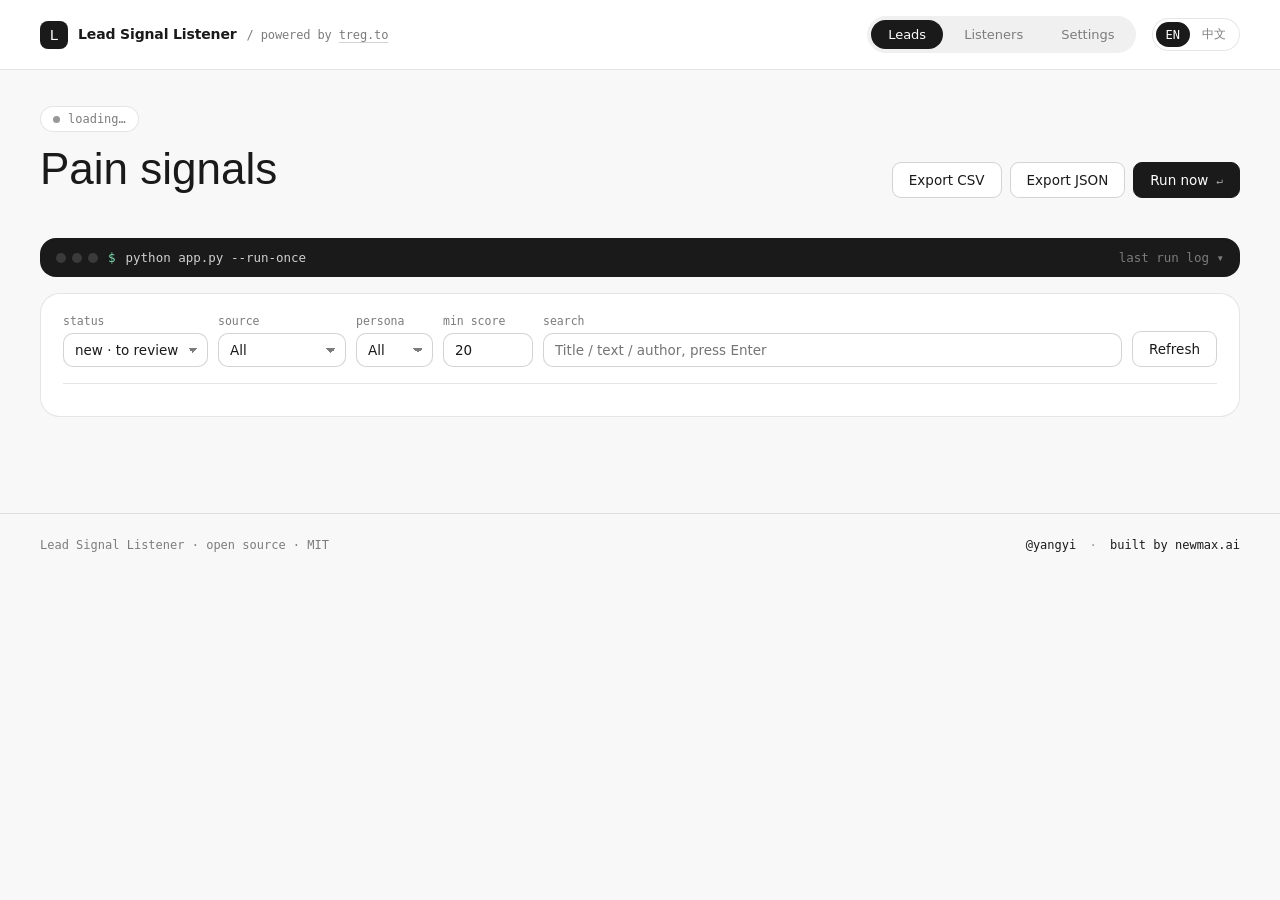
==== listener/static/index.html @ 9203eeca "Make the Leads page describe the user's own focus, not a hardcoded audience - New "focus" setting ("" ====
<!doctype html>
<html lang="zh-CN">
<head>
<meta charset="utf-8">
<meta name="viewport" content="width=device-width, initial-scale=1">
<title>Lead Signal Listener</title>
<link rel="stylesheet" href="/fonts.css">
<style>
  /* Visual language follows treg.to: neutral canvas, hairline borders, ink buttons, mono metadata. */
  :root {
    --bg:#f8f8f8; --surface:#fff; --panel:#f8f8f8; --panel2:#f0f0f0;
    --ink:#1a1a1a; --muted:#7c7c7c; --muted2:#989898;
    --line:rgba(0,0,0,.1); --line2:rgba(37,37,34,.2);
    --mint:#7fdcae; --mint-soft:#e3f8ec; --green:#118453; --amber:#ba6603; --amber-soft:#fbf0e3; --red:#c0362f; --teal:#1a7da6;
    --shadow-sm:0 2px 2px #00000008; --shadow-lg:0 4px 18px #00000009, 0 1px 2px #0000000a;
    --r:20px; --rb:12px;
    --ease:cubic-bezier(.2,.72,.25,1);
    --display:"Geist Pixel", "Inter", "PingFang SC", "Microsoft YaHei", sans-serif;
    --sans:"Inter", "Segoe UI", "PingFang SC", "Microsoft YaHei", system-ui, sans-serif;
    --mono:"DM Mono", ui-monospace, "SF Mono", Menlo, Consolas, monospace;
  }
  * { box-sizing:border-box; }
  html { -webkit-font-smoothing:antialiased; }
  body { margin:0; font:14px/1.55 var(--sans); background:var(--bg); color:var(--ink); }
  a { color:var(--ink); text-decoration:underline; text-decoration-color:var(--line2); text-underline-offset:3px; }
  a:hover { text-decoration-color:var(--ink); }
  code { font-family:var(--mono); font-size:12.5px; background:var(--panel2); padding:1px 6px; border-radius:6px; }

  /* nav */
  .nav { position:sticky; top:0; z-index:40; display:flex; align-items:center; gap:16px; padding:16px 40px;
         background:#ffffffeb; backdrop-filter:saturate(1.4) blur(10px); -webkit-backdrop-filter:saturate(1.4) blur(10px); border-bottom:1px solid var(--line); }
  .brand { display:flex; align-items:center; gap:10px; font-weight:600; letter-spacing:-.01em; }
  .glyph { width:28px; height:28px; border-radius:8px; background:var(--ink); color:#fff; display:grid; place-items:center; font:15px var(--display); }
  .brand small { font:12px var(--mono); color:var(--muted); font-weight:400; }
  .brand small a { color:inherit; text-decoration:underline; text-decoration-color:var(--line2); }
  .brand small a:hover { color:var(--ink); text-decoration-color:var(--ink); }
  .seg { margin-left:auto; display:flex; gap:4px; padding:4px; background:var(--panel2); border-radius:99px; }
  .seg button { border:1px solid transparent; background:transparent; color:var(--muted); padding:6px 16px; border-radius:99px; font:500 13px var(--sans); cursor:pointer; transition:all .2s var(--ease); }
  .seg button:hover { color:var(--ink); }
  .seg button[aria-pressed=true] { background:var(--ink); color:#fff; }

  main { padding:36px 40px 80px; max-width:1360px; margin:0 auto; }

  /* hero */
  .kicker { display:inline-flex; align-items:center; gap:8px; border:1px solid var(--line); background:var(--surface); color:var(--muted);
            padding:5px 12px; border-radius:99px; font:12px var(--mono); }
  .dot { width:7px; height:7px; border-radius:50%; background:var(--muted2); }
  .dot.live { background:var(--green); box-shadow:0 0 0 3px #11845322; }
  .hero { display:flex; align-items:flex-end; gap:24px; flex-wrap:wrap; margin-bottom:24px; }
  .hero h1 { font:400 44px/1.05 var(--display); letter-spacing:0; margin:14px 0 6px; }
  .hero p { margin:0; color:var(--muted); max-width:560px; }
  .hero .actions { margin-left:auto; display:flex; gap:8px; align-items:center; flex-wrap:wrap; }

  /* buttons */
  .btn { display:inline-flex; align-items:center; gap:8px; border:1px solid var(--ink); background:var(--ink); color:#fff; padding:9px 16px;
         border-radius:9px; font:500 13.5px var(--sans); cursor:pointer; text-decoration:none; transition:all .2s var(--ease); white-space:nowrap; }
  .btn:hover { background:#333; border-color:#333; }
  .btn:disabled { opacity:.45; cursor:not-allowed; }
  .btn.ghost { background:var(--surface); color:var(--ink); border-color:var(--line2); }
  .btn.ghost:hover { border-color:var(--ink); background:var(--surface); }
  .btn .k { font:11px var(--mono); opacity:.6; }

  /* stats */
  .stats { display:grid; grid-template-columns:repeat(auto-fit, minmax(150px, 1fr)); gap:12px; margin-bottom:16px; }
  .stat { background:var(--surface); border:1px solid var(--line); border-radius:16px; padding:16px 18px; }
  .stat b { display:block; font:400 30px/1.1 var(--display); }
  .stat span { font:12px var(--mono); color:var(--muted); text-transform:lowercase; }
  .stat.accent { background:var(--ink); color:#fff; border-color:var(--ink); }
  .stat.accent span { color:#b5b5b5; }

  /* cards */
  .card { background:var(--surface); border:1px solid var(--line); border-radius:var(--r); padding:20px 22px; margin-bottom:16px; }
  .card h2 { font:600 15px var(--sans); margin:0 0 4px; letter-spacing:-.01em; }
  .card .desc { color:var(--muted); font-size:13px; margin:0 0 16px; }
  .eyebrow-link { display:inline-block; text-decoration:none; }
  .eyebrow-link:hover { color:var(--ink); }
  .eyebrow { font:12px var(--mono); color:var(--muted); text-transform:uppercase; letter-spacing:.04em; margin-bottom:8px; }

  /* terminal log */
  .term { background:var(--ink); border-radius:16px; overflow:hidden; margin-bottom:16px; }
  .term summary { list-style:none; cursor:pointer; display:flex; align-items:center; gap:10px; padding:12px 16px; color:#d0d0d0; font:12.5px var(--mono); }
  .term summary::-webkit-details-marker { display:none; }
  .term summary .lights { display:flex; gap:6px; }
  .term summary .lights i { width:10px; height:10px; border-radius:50%; background:#3a3a3a; }
  .term summary .prompt { color:var(--mint); }
  .term summary .chev { margin-left:auto; color:#7c7c7c; }
  .term pre { margin:0; padding:4px 16px 16px; max-height:320px; overflow:auto; font:12.5px/1.7 var(--mono); color:#e8e8e8; white-space:pre-wrap; }
  .term pre .ok { color:var(--mint); } .term pre .err { color:#ff8f86; } .term pre .skip { color:#7c7c7c; } .term pre .done { color:#fff; font-weight:500; }

  /* filters */
  .filters { display:flex; gap:10px; flex-wrap:wrap; align-items:flex-end; padding-bottom:16px; border-bottom:1px solid var(--line); margin-bottom:4px; }
  label { display:block; font:11.5px var(--mono); color:var(--muted); margin-bottom:5px; }
  input[type=text], input[type=password], input[type=number], select, textarea {
    border:1px solid var(--line2); border-radius:10px; padding:8px 11px; font:13.5px var(--sans); background:var(--surface); color:var(--ink);
    transition:box-shadow .15s var(--ease), border-color .15s var(--ease); }
  input:focus, select:focus, textarea:focus { outline:none; border-color:var(--ink); box-shadow:0 0 0 2px var(--bg), 0 0 0 3.5px var(--ink); }
  textarea { width:100%; min-height:120px; font:12.5px/1.6 var(--mono); resize:vertical; }
  select { appearance:none; padding-right:28px; background-image:linear-gradient(45deg, transparent 50%, var(--muted) 50%), linear-gradient(135deg, var(--muted) 50%, transparent 50%);
           background-position:calc(100% - 14px) 52%, calc(100% - 9px) 52%; background-size:5px 5px; background-repeat:no-repeat; }

  /* lead list */
  .lead { display:grid; grid-template-columns:64px 1fr 210px; gap:18px; padding:18px 4px; border-bottom:1px solid var(--line); transition:background .15s var(--ease); }
  .lead:hover { background:#fcfcfb; }
  .lead:last-child { border-bottom:0; }
  .score { font:400 26px/1 var(--display); text-align:center; padding:10px 0 8px; border-radius:12px; background:var(--panel2); color:var(--muted); }
  .score.high { background:var(--mint-soft); color:#0d6b40; }
  .score.mid { background:var(--amber-soft); color:var(--amber); }
  .score small { display:block; font:10.5px var(--mono); margin-top:6px; opacity:.85; }
  .meta { display:flex; gap:6px; flex-wrap:wrap; align-items:center; margin-bottom:6px; font:12px var(--mono); color:var(--muted); }
  .pill { display:inline-flex; align-items:center; gap:5px; font:11.5px var(--mono); padding:2px 9px; border-radius:99px; border:1px solid var(--line); background:var(--surface); color:var(--ink); }
  .pill.src::before { content:""; width:6px; height:6px; border-radius:50%; background:var(--c, var(--muted2)); }
  .pill.src-reddit { --c:#ff4500; } .pill.src-x { --c:#1a1a1a; } .pill.src-hn { --c:#ff6600; }
  .pill.src-linkedin, .pill.src-linkedin_jobs { --c:#0a66c2; } .pill.src-funding { --c:var(--green); }
  .pill.match { background:var(--panel); border-color:transparent; color:var(--muted); }
  .lead h3 { margin:0 0 4px; font:600 14.5px/1.4 var(--sans); letter-spacing:-.005em; }
  .lead h3 a { text-decoration:none; } .lead h3 a:hover { text-decoration:underline; }
  .snippet { color:#3d3d3d; max-height:4.7em; overflow:hidden; cursor:pointer; position:relative; }
  .snippet.open { max-height:none; }
  .foot { margin-top:8px; display:flex; gap:6px; flex-wrap:wrap; align-items:center; font:12px var(--mono); color:var(--muted); }
  .foot a { font:12px var(--mono); }
  .side { display:flex; flex-direction:column; gap:8px; }
  .side .who { font-weight:500; overflow:hidden; text-overflow:ellipsis; white-space:nowrap; }
  .side select, .side input { width:100%; font-size:12.5px; padding:6px 10px; }
  .side select { padding-right:26px; }
  .empty { text-align:center; padding:56px 20px; color:var(--muted); }
  .empty b { display:block; font:400 22px var(--display); color:var(--ink); margin-bottom:6px; }
  .count { font:12px var(--mono); color:var(--muted); margin-top:12px; }

  /* sources */
  .grid { display:grid; grid-template-columns:repeat(auto-fill, minmax(330px, 1fr)); gap:14px; }
  .pcard { border:1px solid var(--line); border-radius:var(--r); background:var(--surface); overflow:hidden; transition:all .2s var(--ease); }
  .pcard:hover { border-color:var(--line2); box-shadow:var(--shadow-lg); }
  .pcard .ph { display:flex; align-items:center; gap:10px; padding:12px 16px; background:var(--panel); border-bottom:1px solid var(--line); }
  .pcard .ph b { font-weight:600; }
  .pcard .ph .price { margin-left:auto; font:11.5px var(--mono); color:var(--muted); text-align:right; }
  .pcard .pt { padding:14px 16px; }
  .pcard textarea { min-height:112px; }
  .switch { position:relative; width:34px; height:20px; flex:none; }
  .switch input { opacity:0; width:0; height:0; }
  .switch span { position:absolute; inset:0; background:var(--line2); border-radius:99px; cursor:pointer; transition:background .2s var(--ease); }
  .switch span::after { content:""; position:absolute; left:3px; top:3px; width:14px; height:14px; border-radius:50%; background:#fff; box-shadow:var(--shadow-sm); transition:transform .2s var(--ease); }
  .switch input:checked + span { background:var(--ink); }
  .switch input:checked + span::after { transform:translateX(14px); }

  /* settings */
  .fields { display:grid; grid-template-columns:repeat(auto-fill, minmax(200px, 1fr)); gap:14px; }
  .fields input { width:100%; }
  .tokenrow { display:flex; gap:8px; flex-wrap:wrap; align-items:center; }
  .tokenrow input { flex:1; min-width:280px; font-family:var(--mono); }
  .row { display:flex; gap:10px; align-items:center; flex-wrap:wrap; margin-top:16px; }
  .msg { font:12.5px var(--mono); }
  .msg.ok { color:var(--green); } .msg.bad { color:var(--red); }
  .note { font:12px var(--mono); color:var(--muted); margin-top:12px; }
  .state { display:inline-flex; align-items:center; gap:8px; margin-top:12px; font:12px var(--mono); color:var(--muted); }

  .lang { display:flex; gap:2px; padding:3px; border:1px solid var(--line); border-radius:99px; background:var(--surface); }
  .lang button { border:0; background:transparent; color:var(--muted); padding:4px 10px; border-radius:99px; font:500 12px var(--mono); cursor:pointer; transition:all .2s var(--ease); }
  .lang button[aria-pressed=true] { background:var(--ink); color:#fff; }

  .catlist { margin-top:10px; display:flex; flex-direction:column; gap:6px; max-height:260px; overflow:auto; }
  .catitem { border:1px solid var(--line); border-radius:10px; padding:8px 10px; cursor:pointer; transition:border-color .15s var(--ease); }
  .catitem:hover { border-color:var(--ink); }
  .catitem code { background:transparent; padding:0; font-size:12px; }
  .catitem div { font-size:12px; color:var(--muted); }

  .foot-bar { max-width:1360px; margin:0 auto; padding:24px 40px 40px; display:flex; justify-content:space-between; gap:12px; flex-wrap:wrap;
              border-top:1px solid var(--line); font:12px var(--mono); color:var(--muted); }
  .foot-bar a { color:var(--ink); text-decoration:none; }
  .foot-bar a:hover { text-decoration:underline; }
  .foot-bar .sep { margin:0 6px; color:var(--muted2); }

  .hidden { display:none !important; }
  @media (max-width: 820px) {
    .nav, main { padding-left:18px; padding-right:18px; }
    .nav { flex-wrap:wrap; }
    .lead { grid-template-columns:52px 1fr; } .side { grid-column:1 / -1; flex-direction:row; flex-wrap:wrap; }
    .hero h1 { font-size:34px; }
  }
</style>
</head>
<body>
<nav class="nav">
  <div class="brand"><span class="glyph">L</span>Lead Signal Listener <small>/ powered by <a href="https://treg.to" target="_blank" rel="noopener">treg.to</a></small></div>
  <div class="seg" role="tablist">
    <button data-tab="leads" aria-pressed="true" data-i18n="tab_leads"></button>
    <button data-tab="sources" aria-pressed="false" data-i18n="tab_sources"></button>
    <button data-tab="settings" aria-pressed="false" data-i18n="tab_settings"></button>
  </div>
  <div class="lang" aria-label="Language">
    <button data-lang="en">EN</button>
    <button data-lang="zh">中文</button>
  </div>
</nav>

<main>
  <!-- LEADS -->
  <section id="tab-leads">
    <div class="hero">
      <div>
        <span class="kicker"><span class="dot" id="liveDot"></span><span id="kickerText">loading…</span></span>
        <h1 data-i18n="h_leads"></h1>
        <p id="leadsIntro"></p>
      </div>
      <div class="actions">
        <a class="btn ghost" id="exportCsv" href="#" data-i18n="export_csv"></a>
        <a class="btn ghost" id="exportJson" href="#" data-i18n="export_json"></a>
        <button class="btn" id="runBtn"><span data-i18n="run_now"></span> <span class="k">↵</span></button>
      </div>
    </div>

    <div class="stats" id="stats"></div>

    <details class="term" id="termBox">
      <summary><span class="lights"><i></i><i></i><i></i></span><span class="prompt">$</span><span id="runState">python app.py --run-once</span><span class="chev" data-i18n="last_log"></span></summary>
      <pre id="log"></pre>
    </details>

    <div class="card">
      <div class="filters">
        <div><label data-i18n="lb_status"></label><select id="fStatus">
          <option value="" data-i18n="all"></option>
          <option value="new" selected data-i18n="st_new"></option>
          <option value="qualified" data-i18n="st_qualified"></option>
          <option value="contacted" data-i18n="st_contacted"></option>
          <option value="replied" data-i18n="st_replied"></option>
          <option value="ignored" data-i18n="st_ignored"></option></select></div>
        <div><label data-i18n="lb_source"></label><select id="fSource"><option value="" data-i18n="all"></option><option>reddit</option><option>x</option><option>hn</option><option>linkedin</option><option>linkedin_jobs</option><option>funding</option></select></div>
        <div><label data-i18n="lb_persona"></label><select id="fPersona"><option value="" data-i18n="all"></option><option>saas</option><option>dtc</option><option>other</option></select></div>
        <div><label data-i18n="lb_min"></label><input type="number" id="fMin" value="20" style="width:90px"></div>
        <div style="flex:1;min-width:200px"><label data-i18n="lb_search"></label><input type="text" id="fQ" data-i18n-ph="search_ph" style="width:100%"></div>
        <button class="btn ghost" id="refreshBtn" data-i18n="refresh"></button>
      </div>
      <div id="rows"></div>
      <div class="count" id="countInfo"></div>
    </div>
  </section>

  <!-- SOURCES -->
  <section id="tab-sources" class="hidden">
    <div class="hero">
      <div><span class="kicker" data-i18n="k_sources"></span><h1 data-i18n="h_sources"></h1>
        <p data-i18n="sources_intro"></p></div>
      <div class="actions"><span class="msg" id="srcMsg"></span><button class="btn" id="saveSources" data-i18n="save_config"></button></div>
    </div>
    <div class="card">
      <div class="eyebrow" data-i18n="focus_eb"></div>
      <h2 data-i18n="focus_title"></h2>
      <p class="desc" data-i18n="focus_hint"></p>
      <input type="text" id="focus" data-i18n-ph="focus_ph" style="width:100%" maxlength="300">
    </div>
    <div class="grid" id="srcGrid"></div>

    <div class="grid" style="margin-top:14px">
      <div class="pcard">
        <div class="ph"><label class="switch"><input type="checkbox" id="rssEnabled"><span></span></label><b>RSS / Atom</b><span class="price" data-i18n="free"></span></div>
        <div class="pt">
          <p class="note" style="margin-top:0" data-i18n="rss_desc"></p>
          <label data-i18n="rss_feeds"></label><textarea id="rssFeeds"></textarea>
          <label style="margin-top:12px" data-i18n="rss_keywords"></label><textarea id="rssKeywords" style="min-height:70px"></textarea>
        </div>
      </div>
      <div class="pcard">
        <div class="ph"><b data-i18n="catalog_title"></b><span class="price" data-i18n="endpoints"></span></div>
        <div class="pt">
          <p class="note" style="margin-top:0" data-i18n="catalog_desc"></p>
          <div class="tokenrow"><input type="text" id="catQ" data-i18n-ph="catalog_ph" style="font-family:var(--sans)"><button class="btn ghost" id="catBtn" data-i18n="search"></button></div>
          <div id="catResults" class="catlist"></div>
        </div>
      </div>
    </div>

    <div class="card" style="margin-top:16px">
      <h2 data-i18n="custom_title"></h2>
      <p class="desc" data-i18n-html="custom_desc"></p>
      <textarea id="customSources" style="min-height:300px"></textarea>
      <div class="row"><button class="btn" id="saveCustom" data-i18n="save"></button><span class="msg" id="customMsg"></span></div>
    </div>

    <div class="card">
      <h2 data-i18n="rules_title"></h2>
      <p class="desc" data-i18n="rules_desc"></p>
      <textarea id="rules" style="min-height:280px"></textarea>
      <div class="row"><button class="btn" id="saveRules" data-i18n="save_rules"></button><button class="btn ghost" id="rescore" data-i18n="rescore"></button><span class="msg" id="rulesMsg"></span></div>
    </div>
  </section>

  <!-- SETTINGS -->
  <section id="tab-settings" class="hidden">
    <div class="hero"><div><span class="kicker" data-i18n="k_settings"></span><h1 data-i18n="h_settings"></h1>
      <p data-i18n="settings_intro"></p></div></div>
    <div class="card">
      <a class="eyebrow eyebrow-link" href="https://treg.to" target="_blank" rel="noopener"><span data-i18n="eb_token"></span> ↗</a>
      <h2 data-i18n="token_title"></h2>
      <p class="desc" data-i18n-html="token_desc"></p>
      <div class="tokenrow">
        <input type="password" id="token" placeholder="trg_live_..." autocomplete="off">
        <button class="btn" id="saveToken" data-i18n="save"></button>
        <button class="btn ghost" id="testToken" data-i18n="verify"></button>
        <a class="btn ghost" href="https://treg.to" target="_blank" rel="noopener" data-i18n="get_token"></a>
      </div>
      <div class="state"><span class="dot" id="tokenDot"></span><span id="tokenState"></span><span class="msg" id="tokenMsg"></span></div>
    </div>
    <div class="card">
      <div class="eyebrow" data-i18n="eb_budget"></div>
      <h2 data-i18n="budget_title"></h2>
      <p class="desc" data-i18n-html="budget_desc"></p>
      <div class="fields">
        <div><label data-i18n="f_lookback"></label><input type="number" id="lookback" min="1" max="365"></div>
        <div><label data-i18n="f_percall"></label><input type="number" id="perCall" step="0.01" min="0.001"></div>
        <div><label data-i18n="f_perrun"></label><input type="number" id="perRun" step="0.1" min="0"></div>
        <div><label data-i18n="f_schedule"></label><input type="number" id="schedule" step="1" min="0"></div>
        <div><label data-i18n="f_minkeep"></label><input type="number" id="minKeep" min="0" max="100"></div>
      </div>
      <div class="row"><button class="btn" id="saveSettings" data-i18n="save"></button><span class="msg" id="setMsg"></span></div>
    </div>
  </section>
</main>

<footer class="foot-bar">
  <span>Lead Signal Listener · <span data-i18n="oss"></span></span>
  <span class="credits">
    <a href="https://x.com/yangyi" target="_blank" rel="noopener">@yangyi</a>
    <span class="sep">·</span>
    <a href="https://newmax.ai" target="_blank" rel="noopener">built by newmax.ai</a>
  </span>
</footer>

<script>
const I18N = {
  en: {
    tab_leads: "Leads", tab_sources: "Listeners", tab_settings: "Settings",
    intro_focus: f => `${f} Review and follow up by score.`,
    intro_auto: (src, kws, more) => `Listening on ${src} for ${kws}${more ? ` and ${more} more` : ""}. Review and follow up by score.`,
    intro_src_only: src => `Listening on ${src}. Review and follow up by score.`,
    intro_none: "No listeners enabled yet. Open Listeners to describe who you're looking for and add keywords.",
    list_and: " and ", quote: k => `“${k}”`,
    focus_eb: "focus", focus_title: "Who are you looking for?",
    focus_hint: "One sentence describing the people or companies you want to find. It's shown on the Leads page. Leave it empty to describe your listeners automatically.",
    focus_ph: "e.g. B2B SaaS founders whose organic traffic dropped because of AI search",
    export_csv: "Export CSV", export_json: "Export JSON", run_now: "Run now", last_log: "last run log ▾", no_log: "No runs yet",
    all: "All", st_new: "new · to review", st_qualified: "qualified", st_contacted: "contacted", st_replied: "replied", st_ignored: "ignored",
    search_ph: "Title / text / author, press Enter", refresh: "Refresh",
    sources_intro: "One keyword per line; each keyword makes one API call per run. Prices come from the Treg catalog — actual charges apply.",
    save_config: "Save", rules_title: "Scoring rules",
    rules_desc: "JSON: pain / intent / negative map phrase → weight; persona maps segment → word list. Save, then rescore existing leads.",
    save_rules: "Save rules", rescore: "Rescore all leads",
    settings_intro: "One Treg token unlocks Reddit, X, LinkedIn and more — no need to sign up for each platform's API.",
    token_title: "Treg token",
    token_desc: 'Get one at <a href="https://treg.to" target="_blank" rel="noopener">treg.to</a>. The token is stored only on this machine in <code>data/config.json</code>, or provide it via the <code>TREG_TOKEN</code> environment variable (takes precedence, never written to disk). Team tokens automatically send <code>X-Treg-Org</code>. Hacker News is free and needs no token.',
    save: "Save", verify: "Verify", get_token: "Get a token at treg.to ↗", budget_title: "Runs & budget",
    budget_desc: "Cost is taken from Treg's <code>X-Treg-Cost-Micro</code> header. Re-running the same keyword within an hour is an idempotent replay and is not billed again.",
    f_lookback: "Lookback (days)", f_percall: "Per-call cap (USD)", f_perrun: "Per-run budget (USD)", f_schedule: "Auto-run every (hours, 0 = off)", f_minkeep: "Drop leads scoring below",
    tok_env: "Using TREG_TOKEN environment variable", tok_file: "Saved · ", tok_none: "Not set · only free HN will run",
    kicker: (n, d) => `${n} sources live · ${d}d lookback`,
    keywords: "keywords", location: "location", region: "region", funding_note: "Funding events from US / EU news. No keywords needed.",
    src_linkedin_posts: "LinkedIn posts", src_linkedin_jobs: "LinkedIn hiring signals", src_funding: "Funding signals",
    saved: "Saved", enter_token: "Please enter a token", verifying: "Verifying…", rules_saved: "Rules saved",
    json_err: "Invalid JSON: ", rescored: n => `Rescored ${n} leads`,
    count: n => `${n} signals · sorted by score · max 200`, expand: "Click to expand", note_ph: "Note",
    empty_t: "No signals yet", empty_d: "Add your Treg token in Settings, then click Run now.",
    s_new: "To review", s_total: "Total leads", s_qualified: "Qualified", s_contacted: "Contacted", s_replied: "Replied", s_spent: "Spent (30d)", s_calls: "Treg calls",
    running: "running…", next_run: "next run · ",
    rss_desc: "Free. Google Alerts, subreddit feeds (reddit.com/r/NAME/new/.rss), hnrss.org keyword feeds, blogs, job boards…",
    rss_feeds: "feed urls · one per line", rss_keywords: "keyword filter · optional, match any",
    catalog_desc: "Search Treg's catalog for any listening endpoint (YouTube, TikTok, Google News, reviews…). Click a result to add it as a custom source.",
    catalog_ph: "e.g. youtube search videos", search: "Search", searching: "Searching…", no_results: "No results",
    custom_title: "Custom sources",
    custom_desc: 'Any Treg endpoint as a listener. <code>params</code> go to the query string (GET) or JSON body (POST); <code>{q}</code> is replaced by each query and <code>{days}</code> by the lookback. Optional: <code>fields</code> maps signal fields to response paths (<code>a.b|c</code> = alternatives), <code>items_path</code>, <code>url_template</code> (e.g. <code>https://www.youtube.com/watch?v={id}</code>), <code>kind</code> (pain / hiring / funding / mention / other).',
    added: "Added — review and Save", oss: "open source · MIT",
    h_leads: "Pain signals", h_sources: "Listeners", h_settings: "Settings",
    k_sources: "sources · keywords · rules", k_settings: "one key · 3,800+ endpoints",
    eb_token: "treg api token", eb_budget: "budget · schedule",
    lb_status: "status", lb_source: "source", lb_persona: "persona", lb_min: "min score", lb_search: "search",
    free: "free", per_call: "/ call", per_result: "per result", catalog_title: "Treg catalog", endpoints: "3,800+ endpoints",
    open: "open ↗", q_prefix: "q: ", ago_h: n => `${n}h ago`, ago_d: n => `${n}d ago`,
  },
  zh: {
    tab_leads: "线索", tab_sources: "监听配置", tab_settings: "设置",
    intro_focus: f => `${f}${/[A-Za-z0-9.,!?)"]$/.test(f) ? " " : ""}按分数逐条审核和跟进。`,
    intro_auto: (src, kws, more) => `正在 ${src} 上监听${kws}${more ? `等 ${more + 3} 个关键词` : ""}，按分数逐条审核和跟进。`,
    intro_src_only: src => `正在 ${src} 上监听，按分数逐条审核和跟进。`,
    intro_none: "还没有启用任何数据源。去「监听配置」写下你要找的人，再添加关键词。",
    list_and: "、", quote: k => `「${k}」`,
    focus_eb: "监听目标", focus_title: "你想找什么样的人？",
    focus_hint: "用一句话描述你要找的人或公司，会显示在线索页顶部。留空则根据启用的数据源和关键词自动生成。",
    focus_ph: "例如：自然流量因 AI 搜索下滑的 B2B SaaS 创始人",
    export_csv: "导出 CSV", export_json: "导出 JSON", run_now: "立即运行", last_log: "最近一次运行日志 ▾", no_log: "尚未运行",
    all: "全部", st_new: "new · 待处理", st_qualified: "qualified · 合格", st_contacted: "contacted · 已联系", st_replied: "replied · 已回复", st_ignored: "ignored · 忽略",
    search_ph: "标题 / 正文 / 作者，回车搜索", refresh: "刷新",
    sources_intro: "每行一个关键词，每个关键词每次运行调用一次接口。价格取自 Treg 目录，以实际扣费为准。",
    save_config: "保存配置", rules_title: "打分规则",
    rules_desc: "JSON 格式：pain / intent / negative 是「短语 → 权重」，persona 是「人群 → 词表」。保存后可以对已有线索重新打分。",
    save_rules: "保存规则", rescore: "重新打分全部线索",
    settings_intro: "一个 Treg token 就能调用 Reddit、X、LinkedIn 等数据源，不需要分别注册各平台的接口。",
    token_title: "录入 Token",
    token_desc: '在 <a href="https://treg.to" target="_blank" rel="noopener">treg.to</a> 获取。Token 只保存在本机 <code>data/config.json</code>；也可以用环境变量 <code>TREG_TOKEN</code> 提供（优先级更高，不写入磁盘）。团队 token 会自动带上 <code>X-Treg-Org</code>。Hacker News 免费，不需要 token。',
    save: "保存", verify: "校验", get_token: "去 treg.to 获取 Token ↗", budget_title: "运行与预算",
    budget_desc: "花费以 Treg 返回的 <code>X-Treg-Cost-Micro</code> 为准；同一关键词一小时内重复运行会走幂等重放，不重复计费。",
    f_lookback: "回看天数", f_percall: "单次调用上限 (USD)", f_perrun: "单次运行预算 (USD)", f_schedule: "自动运行间隔 (小时，0 = 关闭)", f_minkeep: "低于此分不入库",
    tok_env: "使用环境变量 TREG_TOKEN", tok_file: "已保存 · ", tok_none: "未设置 · 只运行免费的 HN",
    kicker: (n, d) => `${n} 个数据源启用 · 回看 ${d} 天`,
    keywords: "关键词", location: "地区", region: "地区", funding_note: "抓取美国 / 欧洲新闻里的融资事件，不需要关键词。",
    src_linkedin_posts: "LinkedIn 帖子", src_linkedin_jobs: "LinkedIn 招聘信号", src_funding: "融资信号",
    saved: "已保存", enter_token: "请输入 token", verifying: "校验中…", rules_saved: "规则已保存",
    json_err: "JSON 格式错误：", rescored: n => `已重新打分 ${n} 条`,
    count: n => `共 ${n} 条 · 按分数排序 · 最多 200 条`, expand: "点击展开", note_ph: "备注",
    empty_t: "暂无线索", empty_d: "先在「设置」里录入 Treg token，再点「立即运行」。",
    s_new: "待处理", s_total: "线索总数", s_qualified: "合格", s_contacted: "已联系", s_replied: "已回复", s_spent: "近 30 天花费", s_calls: "Treg 调用",
    running: "运行中…", next_run: "下次运行 · ",
    rss_desc: "免费。可接 Google Alerts、subreddit 订阅（reddit.com/r/名称/new/.rss）、hnrss.org 关键词订阅、博客、招聘板等。",
    rss_feeds: "订阅地址 · 每行一个", rss_keywords: "关键词过滤 · 可选，命中任意一个即保留",
    catalog_desc: "在 Treg 目录里搜索任意监听端点（YouTube、TikTok、Google 新闻、评论等），点击结果即可添加为自定义数据源。",
    catalog_ph: "例如 youtube search videos", search: "搜索", searching: "搜索中…", no_results: "没有结果",
    custom_title: "自定义数据源",
    custom_desc: '把任意 Treg 端点变成监听源。<code>params</code> 在 GET 时作为查询参数、POST 时作为 JSON 请求体；<code>{q}</code> 会替换为每个关键词，<code>{days}</code> 替换为回看天数。可选：<code>fields</code> 把线索字段映射到返回数据路径（<code>a.b|c</code> 表示依次尝试），<code>items_path</code>，<code>url_template</code>（如 <code>https://www.youtube.com/watch?v={id}</code>），<code>kind</code>（pain / hiring / funding / mention / other）。',
    added: "已添加，确认后点保存", oss: "开源 · MIT 许可",
    h_leads: "痛点信号", h_sources: "监听配置", h_settings: "设置",
    k_sources: "数据源 · 关键词 · 规则", k_settings: "一个 key · 3800+ 端点",
    eb_token: "treg api token", eb_budget: "预算 · 定时",
    lb_status: "状态", lb_source: "来源", lb_persona: "人群", lb_min: "最低分", lb_search: "搜索",
    free: "免费", per_call: "/ 次", per_result: "按条计费", catalog_title: "Treg 目录", endpoints: "3800+ 端点",
    open: "打开原文 ↗", q_prefix: "关键词：", ago_h: n => `${n} 小时前`, ago_d: n => `${n} 天前`,
  },
};
let LANG = localStorage.getItem("sl_lang") || "en";
const T = (k, ...a) => { const v = (I18N[LANG] || I18N.en)[k] ?? I18N.en[k] ?? k; return typeof v === "function" ? v(...a) : v; };

const SRC_META = {
  hn: {name: () => "Hacker News", cost: () => T("free") + " · algolia"},
  reddit: {name: () => "Reddit", cost: () => "≈ $0.002 " + T("per_call")},
  x: {name: () => "X (Twitter)", cost: () => "≈ $0.00075–0.015 " + T("per_call")},
  linkedin_posts: {name: () => T("src_linkedin_posts"), cost: () => "≈ $0.002 " + T("per_call")},
  linkedin_jobs: {name: () => T("src_linkedin_jobs"), cost: () => "≈ $0.0005 " + T("per_call")},
  funding: {name: () => T("src_funding"), cost: () => T("per_result")},
};
let CONFIG = null;
const $ = id => document.getElementById(id);
const esc = s => String(s ?? "").replace(/[&<>"']/g, c => ({"&":"&amp;","<":"&lt;",">":"&gt;",'"':"&quot;","'":"&#39;"}[c]));
const safeUrl = u => /^https?:\/\//i.test(u || "") ? esc(u) : "#";

function applyI18n() {
  document.documentElement.lang = LANG === "zh" ? "zh-CN" : "en";
  document.querySelectorAll("[data-i18n]").forEach(el => el.textContent = T(el.dataset.i18n));
  document.querySelectorAll("[data-i18n-html]").forEach(el => el.innerHTML = T(el.dataset.i18nHtml));  // trusted static strings only
  document.querySelectorAll("[data-i18n-ph]").forEach(el => el.placeholder = T(el.dataset.i18nPh));
  document.querySelectorAll(".lang button").forEach(b => b.setAttribute("aria-pressed", b.dataset.lang === LANG));
}

async function api(path, opts = {}) {
  const r = await fetch(path, {headers: {"Content-Type": "application/json"}, ...opts});
  const j = await r.json().catch(() => ({}));
  if (!r.ok) throw new Error(j.error || j.message || ("HTTP " + r.status));
  return j;
}
function flash(el, text, ok = true) { el.textContent = text; el.className = "msg " + (ok ? "ok" : "bad"); setTimeout(() => el.textContent = "", 4000); }

document.querySelectorAll(".seg button").forEach(b => b.onclick = () => {
  document.querySelectorAll(".seg button").forEach(x => x.setAttribute("aria-pressed", x === b));
  ["leads", "sources", "settings"].forEach(t => $("tab-" + t).classList.toggle("hidden", t !== b.dataset.tab));
});
document.querySelectorAll(".lang button").forEach(b => b.onclick = async () => {
  if (b.dataset.lang === LANG) return;
  LANG = b.dataset.lang;
  localStorage.setItem("sl_lang", LANG);
  applyI18n();
  // Server-side run logs and messages follow the UI language.
  await api("/api/config", {method: "POST", body: JSON.stringify({lang: LANG})}).catch(() => {});
  await loadConfig(); loadSignals(); loadStatus();
});

// Listeners that will actually run: free ones always, paid ones only with a token.
function activeListeners() {
  const hasToken = CONFIG.token_source !== "none";
  const names = [], keywords = [];
  for (const [key, s] of Object.entries(CONFIG.sources || {})) {
    if (!s.enabled || (key !== "hn" && !hasToken)) continue;
    names.push(SRC_META[key] ? SRC_META[key].name() : key);
    keywords.push(...(s.queries || []));
  }
  const rss = CONFIG.rss || {};
  if (rss.enabled && (rss.feeds || []).length) { names.push("RSS"); keywords.push(...(rss.keywords || [])); }
  for (const c of CONFIG.custom_sources || []) {
    if (!c.enabled || !hasToken) continue;
    names.push(c.name || c.endpoint);
    keywords.push(...(c.queries || []).filter(Boolean));
  }
  return {names: [...new Set(names)], keywords: [...new Set(keywords)]};
}
function joinList(items) {
  if (items.length <= 1) return items.join("");
  return LANG === "zh" ? items.join("、") : items.slice(0, -1).join(", ") + T("list_and") + items[items.length - 1];
}
function renderIntro(active) {
  const focus = (CONFIG.focus || "").trim();
  let text;
  if (focus) text = T("intro_focus", /[.!?。！？]$/.test(focus) ? focus : focus + (LANG === "zh" ? "。" : "."));
  else if (!active.names.length) text = T("intro_none");
  else {
    const shown = active.keywords.slice(0, 3).map(k => T("quote", k));
    const more = Math.max(0, active.keywords.length - 3);
    // zh: 「a」「b」「c」; en: “a”, “b”, “c” and N more  /  “a” and “b”
    const kws = LANG === "zh" ? shown.join("") : (more ? shown.join(", ") : joinList(shown));
    text = shown.length ? T("intro_auto", joinList(active.names), kws, more) : T("intro_src_only", joinList(active.names));
  }
  $("leadsIntro").textContent = text;
}

async function loadConfig() {
  CONFIG = await api("/api/config");
  $("token").value = "";
  $("token").placeholder = CONFIG.treg_token && CONFIG.treg_token !== "set" ? CONFIG.treg_token : "trg_live_...";
  $("tokenState").textContent = {env: T("tok_env"), file: T("tok_file") + CONFIG.treg_token, none: T("tok_none")}[CONFIG.token_source];
  $("tokenDot").className = "dot" + (CONFIG.token_source === "none" ? "" : " live");
  const active = activeListeners();
  $("kickerText").textContent = T("kicker", active.names.length, CONFIG.lookback_days);
  $("liveDot").className = "dot" + (active.names.length ? " live" : "");
  renderIntro(active);
  $("focus").value = CONFIG.focus || "";
  $("lookback").value = CONFIG.lookback_days; $("perCall").value = CONFIG.max_cost_per_call_usd;
  $("perRun").value = CONFIG.max_cost_per_run_usd; $("schedule").value = CONFIG.schedule_hours; $("minKeep").value = CONFIG.min_score_to_keep;
  $("rules").value = JSON.stringify(CONFIG.rules, null, 2);
  const rss = CONFIG.rss || {};
  $("rssEnabled").checked = !!rss.enabled;
  $("rssFeeds").value = (rss.feeds || []).join("\n");
  $("rssKeywords").value = (rss.keywords || []).join("\n");
  $("customSources").value = JSON.stringify(CONFIG.custom_sources || [], null, 2);
  const fs = $("fSource"), cur = fs.value;
  const names = ["reddit", "x", "hn", "linkedin", "linkedin_jobs", "funding", "rss", ...(CONFIG.custom_sources || []).map(c => c.name).filter(Boolean)];
  fs.innerHTML = `<option value="">${T("all")}</option>` + [...new Set(names)].map(n => `<option ${n === cur ? "selected" : ""}>${esc(n)}</option>`).join("");
  const grid = $("srcGrid"); grid.innerHTML = "";
  for (const [key, meta] of Object.entries(SRC_META)) {
    const s = CONFIG.sources[key] || {};
    const extra = key === "linkedin_jobs" ? `<label style="margin-top:12px">${T("location")}</label><input type="text" data-loc="${key}" value="${esc(s.location || "United States")}" style="width:100%">`
                : key === "funding" ? `<label>${T("region")}</label><select data-region="${key}">${["US","EU","GLOBAL"].map(r => `<option ${s.region===r?"selected":""}>${r}</option>`).join("")}</select><p class="note">${T("funding_note")}</p>` : "";
    const queries = key === "funding" ? "" : `<label>${T("keywords")} · ${(s.queries || []).length}</label><textarea data-q="${key}">${esc((s.queries || []).join("\n"))}</textarea>`;
    grid.insertAdjacentHTML("beforeend", `<div class="pcard"><div class="ph"><label class="switch"><input type="checkbox" data-en="${key}" ${s.enabled ? "checked" : ""}><span></span></label><b>${esc(meta.name())}</b><span class="price">${esc(meta.cost())}</span></div><div class="pt">${queries}${extra}</div></div>`);
  }
}

$("saveToken").onclick = async () => {
  const t = $("token").value.trim();
  if (!t) return flash($("tokenMsg"), T("enter_token"), false);
  try { await api("/api/config", {method: "POST", body: JSON.stringify({treg_token: t})}); await loadConfig(); flash($("tokenMsg"), T("saved")); }
  catch (e) { flash($("tokenMsg"), e.message, false); }
};
$("testToken").onclick = async () => {
  $("tokenMsg").textContent = T("verifying"); $("tokenMsg").className = "msg";
  try { const r = await api("/api/test-token", {method: "POST", body: JSON.stringify({token: $("token").value.trim()})}); flash($("tokenMsg"), r.message, r.ok); }
  catch (e) { flash($("tokenMsg"), e.message, false); }
};
$("saveSettings").onclick = async () => {
  try {
    await api("/api/config", {method: "POST", body: JSON.stringify({
      lookback_days: +$("lookback").value, max_cost_per_call_usd: +$("perCall").value, max_cost_per_run_usd: +$("perRun").value,
      schedule_hours: +$("schedule").value, min_score_to_keep: +$("minKeep").value})});
    await loadConfig(); flash($("setMsg"), T("saved"));
  } catch (e) { flash($("setMsg"), e.message, false); }
};
$("saveSources").onclick = async () => {
  const sources = {};
  for (const key of Object.keys(SRC_META)) {
    const s = {enabled: document.querySelector(`[data-en="${key}"]`).checked};
    const q = document.querySelector(`[data-q="${key}"]`); if (q) s.queries = q.value.split("\n").map(x => x.trim()).filter(Boolean);
    const loc = document.querySelector(`[data-loc="${key}"]`); if (loc) s.location = loc.value.trim();
    const reg = document.querySelector(`[data-region="${key}"]`); if (reg) s.region = reg.value;
    sources[key] = s;
  }
  const lines = id => $(id).value.split("\n").map(x => x.trim()).filter(Boolean);
  const rss = {enabled: $("rssEnabled").checked, feeds: lines("rssFeeds"), keywords: lines("rssKeywords")};
  const focus = $("focus").value.trim();
  try { await api("/api/config", {method: "POST", body: JSON.stringify({sources, rss, focus})}); await loadConfig(); flash($("srcMsg"), T("saved")); }
  catch (e) { flash($("srcMsg"), e.message, false); }
};
$("saveCustom").onclick = async () => {
  let custom; try { custom = JSON.parse($("customSources").value); if (!Array.isArray(custom)) throw new Error("must be an array"); }
  catch (e) { return flash($("customMsg"), T("json_err") + e.message, false); }
  try { await api("/api/config", {method: "POST", body: JSON.stringify({custom_sources: custom})}); await loadConfig(); flash($("customMsg"), T("saved")); }
  catch (e) { flash($("customMsg"), e.message, false); }
};
async function searchCatalog() {
  const q = $("catQ").value.trim(); if (!q) return;
  $("catResults").innerHTML = `<div class="note">${T("searching")}</div>`;
  try {
    const rows = await api("/api/catalog?q=" + encodeURIComponent(q));
    $("catResults").innerHTML = rows.map((r, i) => `<div class="catitem" data-i="${i}"><code>${esc(r.id)}</code>
      <div>${esc(r.method)} · $${esc(r.usd)}/call · ${esc(r.platform)} · ${esc(r.params.slice(0, 5).join(", "))}</div><div>${esc(r.summary.slice(0, 110))}</div></div>`).join("")
      || `<div class="note">${T("no_results")}</div>`;
    document.querySelectorAll(".catitem").forEach(el => el.onclick = () => {
      const r = rows[+el.dataset.i];
      const key = r.params.find(p => /^(q|query|keyword|search_query|keywords|term)$/.test(p)) || r.params[0] || "q";
      let list; try { list = JSON.parse($("customSources").value || "[]"); } catch { list = []; }
      list.push({name: r.id.split(".").slice(1, 3).join("_") || "custom", enabled: false, kind: "pain", endpoint: r.id,
                 method: r.method || "GET", params: {[key]: "{q}"}, queries: [q]});
      $("customSources").value = JSON.stringify(list, null, 2);
      flash($("customMsg"), T("added"));
      $("customSources").scrollIntoView({behavior: "smooth", block: "center"});
    });
  } catch (e) { $("catResults").innerHTML = `<div class="note">${esc(e.message)}</div>`; }
}
$("catBtn").onclick = searchCatalog;
$("catQ").onkeydown = e => { if (e.key === "Enter") searchCatalog(); };

$("saveRules").onclick = async () => {
  let rules; try { rules = JSON.parse($("rules").value); } catch (e) { return flash($("rulesMsg"), T("json_err") + e.message, false); }
  try { await api("/api/config", {method: "POST", body: JSON.stringify({rules})}); flash($("rulesMsg"), T("rules_saved")); }
  catch (e) { flash($("rulesMsg"), e.message, false); }
};
$("rescore").onclick = async () => {
  try { const r = await api("/api/rescore", {method: "POST", body: "{}"}); flash($("rulesMsg"), T("rescored", r.rescored)); loadSignals(); }
  catch (e) { flash($("rulesMsg"), e.message, false); }
};

function filterQS() {
  const p = new URLSearchParams();
  [["status","fStatus"],["source","fSource"],["persona","fPersona"],["min_score","fMin"],["q","fQ"]].forEach(([k,id]) => { const v = $(id).value.trim(); if (v) p.set(k, v); });
  return p.toString();
}
function ago(ts) {
  if (!ts) return "";
  const d = (Date.now() / 1000 - ts) / 86400;
  return d < 1 ? T("ago_h", Math.max(1, Math.round(d * 24))) : T("ago_d", Math.round(d));
}
async function loadSignals() {
  const rows = await api("/api/signals?" + filterQS());
  $("exportCsv").href = "/api/export?fmt=csv&" + filterQS();
  $("exportJson").href = "/api/export?fmt=json&" + filterQS();
  $("countInfo").textContent = rows.length ? T("count", rows.length) : "";
  $("rows").innerHTML = rows.map(r => {
    const cls = r.score >= 40 ? "high" : r.score >= 25 ? "mid" : "";
    const matched = (r.matched || []).slice(0, 5).map(m => `<span class="pill match">${esc(m)}</span>`).join("");
    const head = r.title ? `<h3><a href="${safeUrl(r.url)}" target="_blank" rel="noopener noreferrer">${esc(r.title)}</a></h3>` : "";
    return `<div class="lead">
      <div class="score ${cls}">${r.score}<small>${esc(r.persona)}</small></div>
      <div>
        <div class="meta"><span class="pill src src-${esc(r.source)}">${esc(r.source)}</span>${r.community ? `<span>${esc(r.community)}</span>` : ""}<span>· ${ago(r.created_utc)}</span><span>· ↑ ${r.engagement}</span></div>
        ${head}
        <div class="snippet" title="${T("expand")}">${esc(r.text)}</div>
        <div class="foot">${matched}<span>${T("q_prefix")}${esc(r.query)}</span>${!r.title ? `<a href="${safeUrl(r.url)}" target="_blank" rel="noopener noreferrer">${T("open")}</a>` : ""}</div>
      </div>
      <div class="side">
        <div class="who">${r.author_url ? `<a href="${safeUrl(r.author_url)}" target="_blank" rel="noopener noreferrer">${esc(r.author || "—")}</a>` : esc(r.author || "—")}</div>
        <select data-id="${r.id}" class="st">${["new","qualified","contacted","replied","ignored"].map(s => `<option value="${s}" ${s===r.status?"selected":""}>${T("st_" + s)}</option>`).join("")}</select>
        <input class="noteinput" data-id="${r.id}" value="${esc(r.note)}" placeholder="${T("note_ph")}">
      </div></div>`;
  }).join("") || `<div class="empty"><b>${T("empty_t")}</b>${T("empty_d")}</div>`;
  document.querySelectorAll(".snippet").forEach(s => s.onclick = () => s.classList.toggle("open"));
  document.querySelectorAll("select.st").forEach(s => s.onchange = () => api(`/api/signals/${s.dataset.id}`, {method: "POST", body: JSON.stringify({status: s.value})}).then(loadStatus));
  document.querySelectorAll("input.noteinput").forEach(i => i.onchange = () => api(`/api/signals/${i.dataset.id}`, {method: "POST", body: JSON.stringify({note: i.value})}));
}

function renderLog(text) {
  if (!text) { $("log").textContent = T("no_log"); return; }
  // Also understands the tags used by older (Chinese-only) runs.
  $("log").innerHTML = String(text).split("\n").map(l => {
    const c = l.startsWith("[ok]") ? "ok" : /^\[(error|stop|错误|停止)\]/.test(l) ? "err" : /^\[(skip|跳过)\]/.test(l) ? "skip" : /^(\[done\]|完成)/.test(l) ? "done" : "";
    return `<span class="${c}">${esc(l)}</span>`;
  }).join("\n");
}

let wasRunning = false;
async function loadStatus() {
  const s = await api("/api/status");
  const st = s.stats, bs = st.by_status || {};
  $("stats").innerHTML = [
    ["s_new", bs.new || 0, true], ["s_total", st.total], ["s_qualified", bs.qualified || 0], ["s_contacted", bs.contacted || 0],
    ["s_replied", bs.replied || 0], ["s_spent", "$" + st.spent_30d_usd.toFixed(3)], ["s_calls", st.calls]
  ].map(([k, v, a]) => `<div class="stat${a ? " accent" : ""}"><b>${v}</b><span>${T(k)}</span></div>`).join("");
  $("runBtn").disabled = s.running;
  $("runState").textContent = s.running ? T("running") : (s.next_run ? T("next_run") + new Date(s.next_run * 1000).toLocaleString(LANG === "zh" ? "zh-CN" : "en-US") : "python app.py --run-once");
  if (s.last_log && s.last_log.length) renderLog(s.last_log.join("\n"));
  else renderLog(s.runs && s.runs[0] ? s.runs[0].log : "");
  if (wasRunning && !s.running) loadSignals();
  wasRunning = s.running;
}
$("runBtn").onclick = async () => {
  try { await api("/api/run", {method: "POST", body: "{}"}); wasRunning = true; $("termBox").open = true; loadStatus(); }
  catch (e) { alert(e.message); }
};
$("refreshBtn").onclick = loadSignals;
["fStatus","fSource","fPersona"].forEach(id => $(id).onchange = loadSignals);
$("fQ").onkeydown = e => { if (e.key === "Enter") loadSignals(); };

applyI18n();
// Keep server-side log language in sync with the stored UI choice.
api("/api/config", {method: "POST", body: JSON.stringify({lang: LANG})}).catch(() => {})
  .finally(() => loadConfig().then(() => { loadSignals(); loadStatus(); }));
setInterval(loadStatus, 3000);

</script>
</body>
</html>
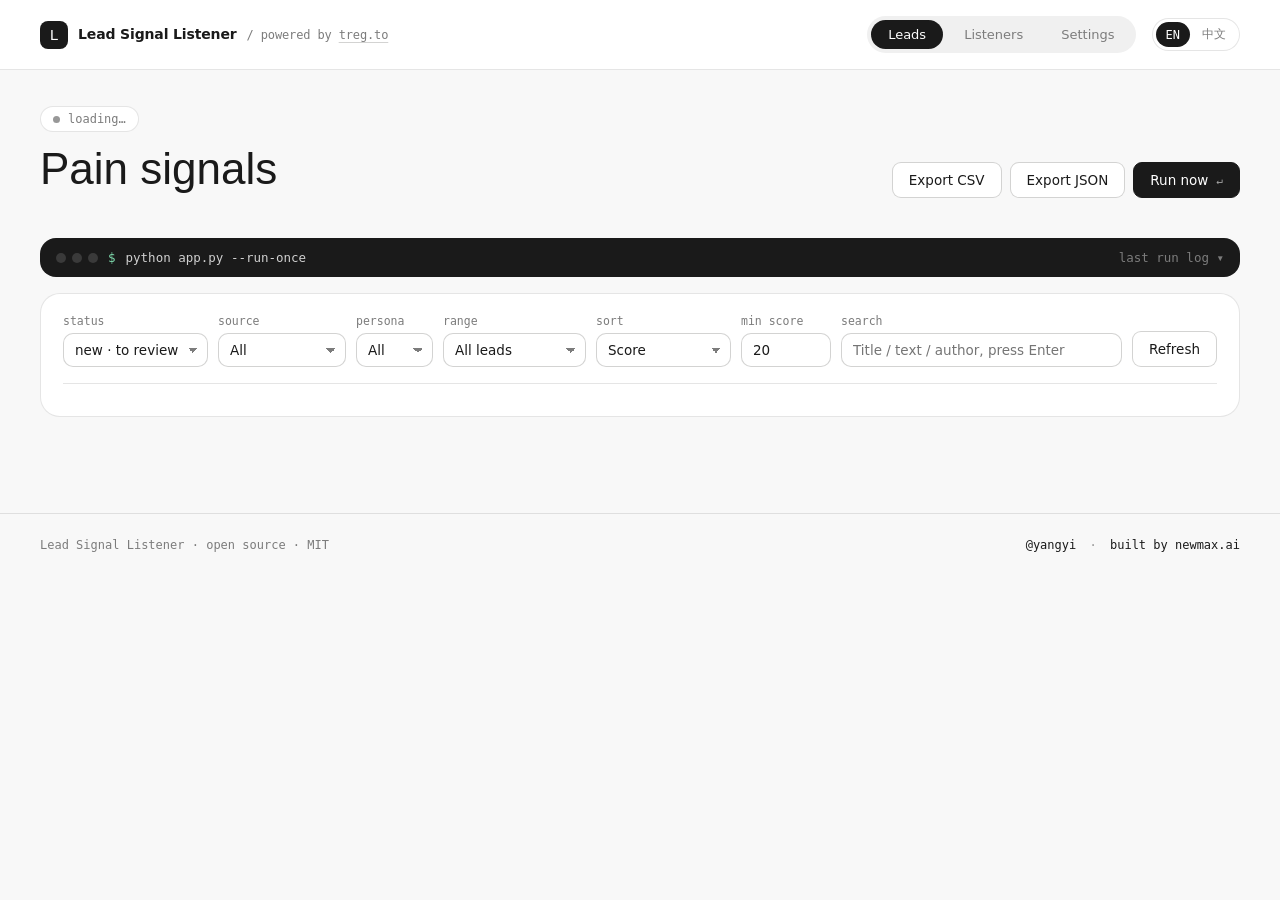
==== commit f5cacced: "Make lead accumulation visible: NEW badges, found time, sorting, paging - "New last run" stat card; " ====
--- a/listener/static/index.html
+++ b/listener/static/index.html
@@ -61,7 +61,7 @@
   .btn .k { font:11px var(--mono); opacity:.6; }
 
   /* stats */
-  .stats { display:grid; grid-template-columns:repeat(auto-fit, minmax(150px, 1fr)); gap:12px; margin-bottom:16px; }
+  .stats { display:grid; grid-template-columns:repeat(auto-fit, minmax(128px, 1fr)); gap:12px; margin-bottom:16px; }
   .stat { background:var(--surface); border:1px solid var(--line); border-radius:16px; padding:16px 18px; }
   .stat b { display:block; font:400 30px/1.1 var(--display); }
   .stat span { font:12px var(--mono); color:var(--muted); text-transform:lowercase; }
@@ -110,7 +110,7 @@
   .pill { display:inline-flex; align-items:center; gap:5px; font:11.5px var(--mono); padding:2px 9px; border-radius:99px; border:1px solid var(--line); background:var(--surface); color:var(--ink); }
   .pill.src::before { content:""; width:6px; height:6px; border-radius:50%; background:var(--c, var(--muted2)); }
   .pill.src-reddit { --c:#ff4500; } .pill.src-x { --c:#1a1a1a; } .pill.src-hn { --c:#ff6600; }
-  .pill.src-linkedin, .pill.src-linkedin_jobs { --c:#0a66c2; } .pill.src-funding { --c:var(--green); }
+  .pill.src-linkedin, .pill.src-linkedin_jobs { --c:#0a66c2; } .pill.src-facebook, .pill.src-facebook_group { --c:#1877f2; } .pill.src-instagram, .pill.src-instagram_reels { --c:#e1306c; } .pill.src-funding { --c:var(--green); }
   .pill.match { background:var(--panel); border-color:transparent; color:var(--muted); }
   .lead h3 { margin:0 0 4px; font:600 14.5px/1.4 var(--sans); letter-spacing:-.005em; }
   .lead h3 a { text-decoration:none; } .lead h3 a:hover { text-decoration:underline; }
@@ -169,6 +169,17 @@
   .foot-bar a:hover { text-decoration:underline; }
   .foot-bar .sep { margin:0 6px; color:var(--muted2); }
 
+  .agentbar { display:flex; align-items:center; gap:16px; flex-wrap:wrap; background:var(--ink); color:#fff; border-radius:var(--r); padding:16px 22px; margin-bottom:16px; }
+  .agentbar-text { display:flex; flex-direction:column; gap:2px; flex:1; min-width:260px; }
+  .agentbar-text b { font:600 15px var(--sans); }
+  .agentbar-text span { font:12.5px var(--mono); color:#b5b5b5; }
+  .agentbar-actions { display:flex; align-items:center; gap:10px; }
+  .agentbar .btn { background:#fff; color:var(--ink); border-color:#fff; }
+  .agentbar .btn:hover { background:var(--mint); border-color:var(--mint); }
+  .agentbar .msg.ok { color:var(--mint); }
+  .badge-new { display:inline-block; font:500 10.5px var(--mono); padding:1px 7px; border-radius:99px; background:var(--mint); color:#0d5c38; letter-spacing:.03em; }
+  .pager { display:flex; align-items:center; justify-content:space-between; gap:12px; margin-top:12px; }
+  .pager .count { margin-top:0; }
   .hidden { display:none !important; }
   @media (max-width: 820px) {
     .nav, main { padding-left:18px; padding-right:18px; }
@@ -226,12 +237,14 @@
           <option value="ignored" data-i18n="st_ignored"></option></select></div>
         <div><label data-i18n="lb_source"></label><select id="fSource"><option value="" data-i18n="all"></option><option>reddit</option><option>x</option><option>hn</option><option>linkedin</option><option>linkedin_jobs</option><option>funding</option></select></div>
         <div><label data-i18n="lb_persona"></label><select id="fPersona"><option value="" data-i18n="all"></option><option>saas</option><option>dtc</option><option>other</option></select></div>
+        <div><label data-i18n="lb_scope"></label><select id="fScope"><option value="" data-i18n="scope_all"></option><option value="last_run" data-i18n="scope_last"></option></select></div>
+        <div><label data-i18n="lb_sort"></label><select id="fSort"><option value="score" data-i18n="sort_score"></option><option value="recent" data-i18n="sort_recent"></option></select></div>
         <div><label data-i18n="lb_min"></label><input type="number" id="fMin" value="20" style="width:90px"></div>
         <div style="flex:1;min-width:200px"><label data-i18n="lb_search"></label><input type="text" id="fQ" data-i18n-ph="search_ph" style="width:100%"></div>
         <button class="btn ghost" id="refreshBtn" data-i18n="refresh"></button>
       </div>
       <div id="rows"></div>
-      <div class="count" id="countInfo"></div>
+      <div class="pager"><span class="count" id="countInfo"></span><button class="btn ghost hidden" id="moreBtn" data-i18n="more"></button></div>
     </div>
   </section>
 
@@ -241,6 +254,10 @@
       <div><span class="kicker" data-i18n="k_sources"></span><h1 data-i18n="h_sources"></h1>
         <p data-i18n="sources_intro"></p></div>
       <div class="actions"><span class="msg" id="srcMsg"></span><button class="btn" id="saveSources" data-i18n="save_config"></button></div>
+    </div>
+    <div class="agentbar">
+      <div class="agentbar-text"><b data-i18n="agent_title"></b><span data-i18n="agent_desc"></span></div>
+      <div class="agentbar-actions"><span class="msg" id="agentMsg"></span><button class="btn" id="copyPrompt" data-i18n="agent_btn"></button></div>
     </div>
     <div class="card">
       <div class="eyebrow" data-i18n="focus_eb"></div>
@@ -334,6 +351,12 @@
     intro_src_only: src => `Listening on ${src}. Review and follow up by score.`,
     intro_none: "No listeners enabled yet. Open Listeners to describe who you're looking for and add keywords.",
     list_and: " and ", quote: k => `“${k}”`,
+    agent_title: "Not sure how to configure this? Let an agent do it.",
+    agent_desc: "Copy the prompt and paste it into Claude Code, Codex, Cursor or NewMax. It will interview you and set up keywords and scoring.",
+    agent_btn: "Copy prompt",
+    agent_copied: "Copied — paste it into your agent",
+    agent_failed: "Copy failed — the prompt is selected, press Ctrl+C",
+    agent_prompt: (dir, url) => `Read AGENT_SETUP.md from https://github.com/yangyixxxx/lead-signal-listener (local copy: ${dir}/AGENT_SETUP.md) and help me configure Lead Signal Listener.\n\nIt is already installed at ${dir} and running at ${url}, so skip installation. Check GET ${url}/api/config: if token_source is "none", walk me through getting a Treg token first.\n\nThen start with Step 3: interview me about who I'm looking for, propose a focus sentence, keywords, pages per keyword and scoring rules, write them through the local API, confirm my budget, run a first pass and tune the results with me.`,
     focus_eb: "focus", focus_title: "Who are you looking for?",
     focus_hint: "One sentence describing the people or companies you want to find. It's shown on the Leads page. Leave it empty to describe your listeners automatically.",
     focus_ph: "e.g. B2B SaaS founders whose organic traffic dropped because of AI search",
@@ -352,11 +375,17 @@
     f_lookback: "Lookback (days)", f_percall: "Per-call cap (USD)", f_perrun: "Per-run budget (USD)", f_schedule: "Auto-run every (hours, 0 = off)", f_minkeep: "Drop leads scoring below",
     tok_env: "Using TREG_TOKEN environment variable", tok_file: "Saved · ", tok_none: "Not set · only free HN will run",
     kicker: (n, d) => `${n} sources live · ${d}d lookback`,
-    keywords: "keywords", location: "location", region: "region", funding_note: "Funding events from US / EU news. No keywords needed.",
-    src_linkedin_posts: "LinkedIn posts", src_linkedin_jobs: "LinkedIn hiring signals", src_funding: "Funding signals",
+    keywords: "keywords", pages_label: "pages per keyword (each page is one paid call)", location: "location", region: "region", funding_note: "Funding events from US / EU news. No keywords needed.",
+    src_linkedin_posts: "LinkedIn posts",
+    src_facebook_posts: "Facebook posts", src_facebook_groups: "Facebook groups",
+    src_instagram_hashtags: "Instagram hashtags", src_instagram_reels: "Instagram Reels",
+    lbl_group_urls: "public group URLs · one per line", lbl_hashtags: "hashtags without # · one per line", src_linkedin_jobs: "LinkedIn hiring signals", src_funding: "Funding signals",
     saved: "Saved", enter_token: "Please enter a token", verifying: "Verifying…", rules_saved: "Rules saved",
     json_err: "Invalid JSON: ", rescored: n => `Rescored ${n} leads`,
-    count: n => `${n} signals · sorted by score · max 200`, expand: "Click to expand", note_ph: "Note",
+    count: (n, t) => `${n} of ${t} signals`, more: "Load more",
+    lb_scope: "range", scope_all: "All leads", scope_last: "New in last run",
+    lb_sort: "sort", sort_score: "Score", sort_recent: "Newest found",
+    s_last: "new last run", new_badge: "NEW", seen: x => `found ${x}`, expand: "Click to expand", note_ph: "Note",
     empty_t: "No signals yet", empty_d: "Add your Treg token in Settings, then click Run now.",
     s_new: "To review", s_total: "Total leads", s_qualified: "Qualified", s_contacted: "Contacted", s_replied: "Replied", s_spent: "Spent (30d)", s_calls: "Treg calls",
     running: "running…", next_run: "next run · ",
@@ -381,6 +410,12 @@
     intro_src_only: src => `正在 ${src} 上监听，按分数逐条审核和跟进。`,
     intro_none: "还没有启用任何数据源。去「监听配置」写下你要找的人，再添加关键词。",
     list_and: "、", quote: k => `「${k}」`,
+    agent_title: "不会配置？让 Agent 帮你完成",
+    agent_desc: "复制提示词，发给 Claude Code、Codex、Cursor 或 NewMax，它会先了解你的需求，再帮你设置关键词和打分规则。",
+    agent_btn: "复制提示词",
+    agent_copied: "已复制，粘贴发给你的 Agent 即可",
+    agent_failed: "复制失败，提示词已选中，请按 Ctrl+C",
+    agent_prompt: (dir, url) => `阅读 https://github.com/yangyixxxx/lead-signal-listener 里的 AGENT_SETUP.md（本地副本：${dir}/AGENT_SETUP.md），帮我配置 Lead Signal Listener。\n\n项目已经安装在 ${dir}，服务正在 ${url} 运行，跳过安装步骤。先请求 GET ${url}/api/config，如果 token_source 是 "none"，先引导我获取并设置 Treg token。\n\n然后从第 3 步开始：了解我要找什么样的人，提出监听目标、关键词、每个关键词抓几页和打分规则，通过本地 API 写入配置，确认我的预算后跑第一轮，再和我一起调优结果。请用中文和我沟通。`,
     focus_eb: "监听目标", focus_title: "你想找什么样的人？",
     focus_hint: "用一句话描述你要找的人或公司，会显示在线索页顶部。留空则根据启用的数据源和关键词自动生成。",
     focus_ph: "例如：自然流量因 AI 搜索下滑的 B2B SaaS 创始人",
@@ -399,11 +434,17 @@
     f_lookback: "回看天数", f_percall: "单次调用上限 (USD)", f_perrun: "单次运行预算 (USD)", f_schedule: "自动运行间隔 (小时，0 = 关闭)", f_minkeep: "低于此分不入库",
     tok_env: "使用环境变量 TREG_TOKEN", tok_file: "已保存 · ", tok_none: "未设置 · 只运行免费的 HN",
     kicker: (n, d) => `${n} 个数据源启用 · 回看 ${d} 天`,
-    keywords: "关键词", location: "地区", region: "地区", funding_note: "抓取美国 / 欧洲新闻里的融资事件，不需要关键词。",
-    src_linkedin_posts: "LinkedIn 帖子", src_linkedin_jobs: "LinkedIn 招聘信号", src_funding: "融资信号",
+    keywords: "关键词", pages_label: "每个关键词抓几页（每页一次付费调用）", location: "地区", region: "地区", funding_note: "抓取美国 / 欧洲新闻里的融资事件，不需要关键词。",
+    src_linkedin_posts: "LinkedIn 帖子",
+    src_facebook_posts: "Facebook 帖子", src_facebook_groups: "Facebook 群组",
+    src_instagram_hashtags: "Instagram 话题标签", src_instagram_reels: "Instagram Reels",
+    lbl_group_urls: "公开群组链接 · 每行一个", lbl_hashtags: "话题标签（不带 #）· 每行一个", src_linkedin_jobs: "LinkedIn 招聘信号", src_funding: "融资信号",
     saved: "已保存", enter_token: "请输入 token", verifying: "校验中…", rules_saved: "规则已保存",
     json_err: "JSON 格式错误：", rescored: n => `已重新打分 ${n} 条`,
-    count: n => `共 ${n} 条 · 按分数排序 · 最多 200 条`, expand: "点击展开", note_ph: "备注",
+    count: (n, t) => `显示 ${n} / 共 ${t} 条`, more: "加载更多",
+    lb_scope: "范围", scope_all: "全部线索", scope_last: "只看本次新增",
+    lb_sort: "排序", sort_score: "按分数", sort_recent: "最新入库",
+    s_last: "本次新增", new_badge: "新", seen: x => `入库 ${x}`, expand: "点击展开", note_ph: "备注",
     empty_t: "暂无线索", empty_d: "先在「设置」里录入 Treg token，再点「立即运行」。",
     s_new: "待处理", s_total: "线索总数", s_qualified: "合格", s_contacted: "已联系", s_replied: "已回复", s_spent: "近 30 天花费", s_calls: "Treg 调用",
     running: "运行中…", next_run: "下次运行 · ",
@@ -432,6 +473,10 @@
   linkedin_posts: {name: () => T("src_linkedin_posts"), cost: () => "≈ $0.002 " + T("per_call")},
   linkedin_jobs: {name: () => T("src_linkedin_jobs"), cost: () => "≈ $0.0005 " + T("per_call")},
   funding: {name: () => T("src_funding"), cost: () => T("per_result")},
+  facebook_posts: {name: () => T("src_facebook_posts"), cost: () => "≈ $0.03 " + T("per_call")},
+  facebook_groups: {name: () => T("src_facebook_groups"), cost: () => "≈ $0.002 " + T("per_call"), label: () => T("lbl_group_urls")},
+  instagram_hashtags: {name: () => T("src_instagram_hashtags"), cost: () => "≈ $0.002 " + T("per_call"), label: () => T("lbl_hashtags")},
+  instagram_reels: {name: () => T("src_instagram_reels"), cost: () => "≈ $0.0015 " + T("per_call")},
 };
 let CONFIG = null;
 const $ = id => document.getElementById(id);
@@ -525,15 +570,17 @@
   $("rssKeywords").value = (rss.keywords || []).join("\n");
   $("customSources").value = JSON.stringify(CONFIG.custom_sources || [], null, 2);
   const fs = $("fSource"), cur = fs.value;
-  const names = ["reddit", "x", "hn", "linkedin", "linkedin_jobs", "funding", "rss", ...(CONFIG.custom_sources || []).map(c => c.name).filter(Boolean)];
+  const names = ["reddit", "x", "hn", "linkedin", "linkedin_jobs", "facebook", "facebook_group", "instagram", "instagram_reels", "funding", "rss", ...(CONFIG.custom_sources || []).map(c => c.name).filter(Boolean)];
   fs.innerHTML = `<option value="">${T("all")}</option>` + [...new Set(names)].map(n => `<option ${n === cur ? "selected" : ""}>${esc(n)}</option>`).join("");
   const grid = $("srcGrid"); grid.innerHTML = "";
   for (const [key, meta] of Object.entries(SRC_META)) {
     const s = CONFIG.sources[key] || {};
     const extra = key === "linkedin_jobs" ? `<label style="margin-top:12px">${T("location")}</label><input type="text" data-loc="${key}" value="${esc(s.location || "United States")}" style="width:100%">`
                 : key === "funding" ? `<label>${T("region")}</label><select data-region="${key}">${["US","EU","GLOBAL"].map(r => `<option ${s.region===r?"selected":""}>${r}</option>`).join("")}</select><p class="note">${T("funding_note")}</p>` : "";
-    const queries = key === "funding" ? "" : `<label>${T("keywords")} · ${(s.queries || []).length}</label><textarea data-q="${key}">${esc((s.queries || []).join("\n"))}</textarea>`;
-    grid.insertAdjacentHTML("beforeend", `<div class="pcard"><div class="ph"><label class="switch"><input type="checkbox" data-en="${key}" ${s.enabled ? "checked" : ""}><span></span></label><b>${esc(meta.name())}</b><span class="price">${esc(meta.cost())}</span></div><div class="pt">${queries}${extra}</div></div>`);
+    const queries = key === "funding" ? "" : `<label>${meta.label ? meta.label() : T("keywords")} · ${(s.queries || []).length}</label><textarea data-q="${key}">${esc((s.queries || []).join("\n"))}</textarea>`;
+    const paged = ["reddit", "x", "linkedin_posts", "linkedin_jobs", "facebook_posts", "facebook_groups", "instagram_hashtags", "instagram_reels"].includes(key);
+    const pagesInput = paged ? `<label style="margin-top:12px">${T("pages_label")}</label><input type="number" min="1" max="10" data-pages="${key}" value="${esc(s.max_pages || 3)}" style="width:90px">` : "";
+    grid.insertAdjacentHTML("beforeend", `<div class="pcard"><div class="ph"><label class="switch"><input type="checkbox" data-en="${key}" ${s.enabled ? "checked" : ""}><span></span></label><b>${esc(meta.name())}</b><span class="price">${esc(meta.cost())}</span></div><div class="pt">${queries}${pagesInput}${extra}</div></div>`);
   }
 }
 
@@ -563,6 +610,7 @@
     const q = document.querySelector(`[data-q="${key}"]`); if (q) s.queries = q.value.split("\n").map(x => x.trim()).filter(Boolean);
     const loc = document.querySelector(`[data-loc="${key}"]`); if (loc) s.location = loc.value.trim();
     const reg = document.querySelector(`[data-region="${key}"]`); if (reg) s.region = reg.value;
+    const pg = document.querySelector(`[data-pages="${key}"]`); if (pg) s.max_pages = Math.max(1, Math.min(10, +pg.value || 1));
     sources[key] = s;
   }
   const lines = id => $(id).value.split("\n").map(x => x.trim()).filter(Boolean);
@@ -600,6 +648,26 @@
 $("catBtn").onclick = searchCatalog;
 $("catQ").onkeydown = e => { if (e.key === "Enter") searchCatalog(); };
 
+async function copyText(text) {
+  try { await navigator.clipboard.writeText(text); return true; }
+  catch (e) {
+    // Fallback for browsers without the async clipboard API.
+    const ta = document.createElement("textarea");
+    ta.value = text; ta.style.position = "fixed"; ta.style.opacity = "0";
+    document.body.appendChild(ta); ta.select();
+    let ok = false; try { ok = document.execCommand("copy"); } catch (_) {}
+    document.body.removeChild(ta);
+    return ok;
+  }
+}
+$("copyPrompt").onclick = async () => {
+  const dir = (CONFIG && CONFIG.project_dir || "").split(String.fromCharCode(92)).join("/");
+  const text = T("agent_prompt", dir || "lead-signal-listener", location.origin);
+  const ok = await copyText(text);
+  if (!ok) window.prompt(T("agent_failed"), text);
+  flash($("agentMsg"), ok ? T("agent_copied") : T("agent_failed"), ok);
+};
+
 $("saveRules").onclick = async () => {
   let rules; try { rules = JSON.parse($("rules").value); } catch (e) { return flash($("rulesMsg"), T("json_err") + e.message, false); }
   try { await api("/api/config", {method: "POST", body: JSON.stringify({rules})}); flash($("rulesMsg"), T("rules_saved")); }
@@ -612,7 +680,7 @@
 
 function filterQS() {
   const p = new URLSearchParams();
-  [["status","fStatus"],["source","fSource"],["persona","fPersona"],["min_score","fMin"],["q","fQ"]].forEach(([k,id]) => { const v = $(id).value.trim(); if (v) p.set(k, v); });
+  [["status","fStatus"],["source","fSource"],["persona","fPersona"],["scope","fScope"],["sort","fSort"],["min_score","fMin"],["q","fQ"]].forEach(([k,id]) => { const v = $(id).value.trim(); if (v) p.set(k, v); });
   return p.toString();
 }
 function ago(ts) {
@@ -620,19 +688,18 @@
   const d = (Date.now() / 1000 - ts) / 86400;
   return d < 1 ? T("ago_h", Math.max(1, Math.round(d * 24))) : T("ago_d", Math.round(d));
 }
-async function loadSignals() {
-  const rows = await api("/api/signals?" + filterQS());
-  $("exportCsv").href = "/api/export?fmt=csv&" + filterQS();
-  $("exportJson").href = "/api/export?fmt=json&" + filterQS();
-  $("countInfo").textContent = rows.length ? T("count", rows.length) : "";
-  $("rows").innerHTML = rows.map(r => {
+const PAGE = 50;
+let SHOWN = 0, TOTAL = 0, LAST_RUN = null;
+// A lead is "new" if it was first seen during the most recent run.
+const isNew = r => !!(LAST_RUN && r.first_seen >= LAST_RUN.started);
+function rowHtml(r) {
     const cls = r.score >= 40 ? "high" : r.score >= 25 ? "mid" : "";
     const matched = (r.matched || []).slice(0, 5).map(m => `<span class="pill match">${esc(m)}</span>`).join("");
     const head = r.title ? `<h3><a href="${safeUrl(r.url)}" target="_blank" rel="noopener noreferrer">${esc(r.title)}</a></h3>` : "";
     return `<div class="lead">
       <div class="score ${cls}">${r.score}<small>${esc(r.persona)}</small></div>
       <div>
-        <div class="meta"><span class="pill src src-${esc(r.source)}">${esc(r.source)}</span>${r.community ? `<span>${esc(r.community)}</span>` : ""}<span>· ${ago(r.created_utc)}</span><span>· ↑ ${r.engagement}</span></div>
+        <div class="meta"><span class="pill src src-${esc(r.source)}">${esc(r.source)}</span>${r.community ? `<span>${esc(r.community)}</span>` : ""}<span>· ${ago(r.created_utc)}</span><span>· ↑ ${r.engagement}</span><span>· ${T("seen", ago(r.first_seen))}</span>${isNew(r) ? ` <span class="badge-new">${T("new_badge")}</span>` : ""}</div>
         ${head}
         <div class="snippet" title="${T("expand")}">${esc(r.text)}</div>
         <div class="foot">${matched}<span>${T("q_prefix")}${esc(r.query)}</span>${!r.title ? `<a href="${safeUrl(r.url)}" target="_blank" rel="noopener noreferrer">${T("open")}</a>` : ""}</div>
@@ -642,10 +709,27 @@
         <select data-id="${r.id}" class="st">${["new","qualified","contacted","replied","ignored"].map(s => `<option value="${s}" ${s===r.status?"selected":""}>${T("st_" + s)}</option>`).join("")}</select>
         <input class="noteinput" data-id="${r.id}" value="${esc(r.note)}" placeholder="${T("note_ph")}">
       </div></div>`;
-  }).join("") || `<div class="empty"><b>${T("empty_t")}</b>${T("empty_d")}</div>`;
+}
+function bindRows() {
   document.querySelectorAll(".snippet").forEach(s => s.onclick = () => s.classList.toggle("open"));
   document.querySelectorAll("select.st").forEach(s => s.onchange = () => api(`/api/signals/${s.dataset.id}`, {method: "POST", body: JSON.stringify({status: s.value})}).then(loadStatus));
   document.querySelectorAll("input.noteinput").forEach(i => i.onchange = () => api(`/api/signals/${i.dataset.id}`, {method: "POST", body: JSON.stringify({note: i.value})}));
+}
+async function loadSignals(append = false) {
+  if (append !== true) SHOWN = 0;
+  const qs = filterQS();
+  const res = await fetch(`/api/signals?${qs}&limit=${PAGE}&offset=${SHOWN}`);
+  const rows = await res.json().catch(() => []);
+  TOTAL = +(res.headers.get("X-Total-Count") || rows.length);
+  $("exportCsv").href = "/api/export?fmt=csv&" + qs;
+  $("exportJson").href = "/api/export?fmt=json&" + qs;
+  const html = rows.map(rowHtml).join("");
+  if (append === true) $("rows").insertAdjacentHTML("beforeend", html);
+  else $("rows").innerHTML = html || `<div class="empty"><b>${T("empty_t")}</b>${T("empty_d")}</div>`;
+  SHOWN += rows.length;
+  $("countInfo").textContent = TOTAL ? T("count", SHOWN, TOTAL) : "";
+  $("moreBtn").classList.toggle("hidden", SHOWN >= TOTAL);
+  bindRows();
 }
 
 function renderLog(text) {
@@ -662,28 +746,31 @@
   const s = await api("/api/status");
   const st = s.stats, bs = st.by_status || {};
   $("stats").innerHTML = [
-    ["s_new", bs.new || 0, true], ["s_total", st.total], ["s_qualified", bs.qualified || 0], ["s_contacted", bs.contacted || 0],
+    ["s_new", bs.new || 0, true], ["s_last", st.last_run ? st.last_run.new : 0], ["s_total", st.total], ["s_qualified", bs.qualified || 0], ["s_contacted", bs.contacted || 0],
     ["s_replied", bs.replied || 0], ["s_spent", "$" + st.spent_30d_usd.toFixed(3)], ["s_calls", st.calls]
   ].map(([k, v, a]) => `<div class="stat${a ? " accent" : ""}"><b>${v}</b><span>${T(k)}</span></div>`).join("");
   $("runBtn").disabled = s.running;
   $("runState").textContent = s.running ? T("running") : (s.next_run ? T("next_run") + new Date(s.next_run * 1000).toLocaleString(LANG === "zh" ? "zh-CN" : "en-US") : "python app.py --run-once");
   if (s.last_log && s.last_log.length) renderLog(s.last_log.join("\n"));
   else renderLog(s.runs && s.runs[0] ? s.runs[0].log : "");
-  if (wasRunning && !s.running) loadSignals();
+  const prevRun = LAST_RUN && LAST_RUN.started;
+  LAST_RUN = st.last_run || null;
+  if ((wasRunning && !s.running) || (prevRun && LAST_RUN && LAST_RUN.started !== prevRun)) loadSignals();
   wasRunning = s.running;
 }
 $("runBtn").onclick = async () => {
   try { await api("/api/run", {method: "POST", body: "{}"}); wasRunning = true; $("termBox").open = true; loadStatus(); }
   catch (e) { alert(e.message); }
 };
-$("refreshBtn").onclick = loadSignals;
-["fStatus","fSource","fPersona"].forEach(id => $(id).onchange = loadSignals);
+$("refreshBtn").onclick = () => loadSignals();
+["fStatus","fSource","fPersona","fScope","fSort"].forEach(id => $(id).onchange = () => loadSignals());
+$("moreBtn").onclick = () => loadSignals(true);
 $("fQ").onkeydown = e => { if (e.key === "Enter") loadSignals(); };
 
 applyI18n();
 // Keep server-side log language in sync with the stored UI choice.
 api("/api/config", {method: "POST", body: JSON.stringify({lang: LANG})}).catch(() => {})
-  .finally(() => loadConfig().then(() => { loadSignals(); loadStatus(); }));
+  .finally(() => loadConfig().then(() => loadStatus()).then(() => loadSignals()));
 setInterval(loadStatus, 3000);
 
 </script>
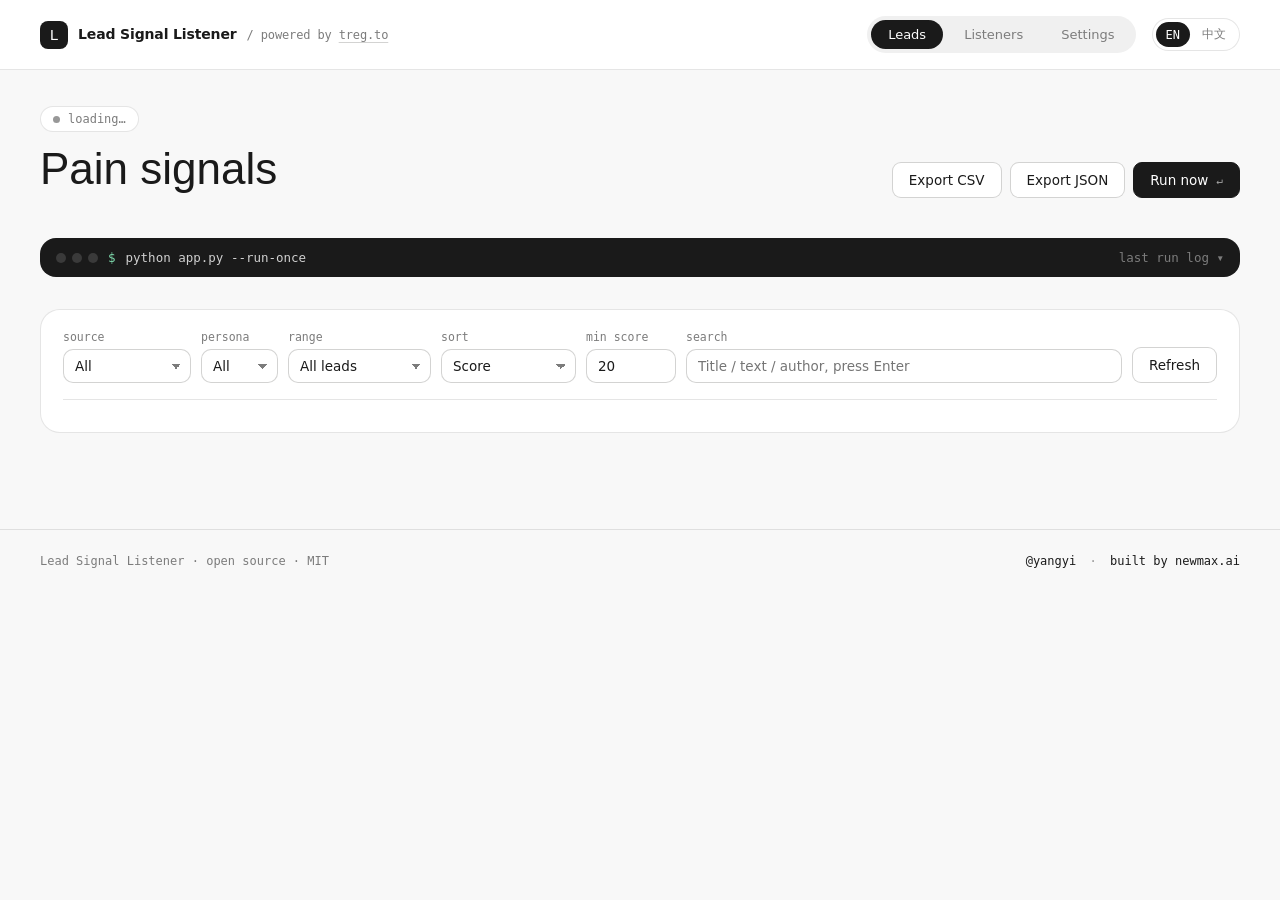
==== commit 6b0be4b5: "Status board with live counts; notes edited in a modal - Clickable status board (All / To review / Q" ====
--- a/listener/static/index.html
+++ b/listener/static/index.html
@@ -181,6 +181,29 @@
   .pager { display:flex; align-items:center; justify-content:space-between; gap:12px; margin-top:12px; }
   .pager .count { margin-top:0; }
   .hidden { display:none !important; }
+  /* status board */
+  .board { display:grid; grid-template-columns:repeat(6, minmax(0, 1fr)); gap:8px; margin-bottom:16px; }
+  .board button { text-align:left; border:1px solid var(--line); border-radius:14px; background:var(--surface); padding:12px 14px; cursor:pointer; color:var(--ink); transition:all .15s var(--ease); }
+  .board button:hover { border-color:var(--line2); box-shadow:var(--shadow-sm); }
+  .board button b { display:block; font:400 24px/1.1 var(--display); }
+  .board button span { display:flex; align-items:center; gap:6px; font:12px var(--mono); color:var(--muted); margin-top:4px; }
+  .board button span::before { content:""; width:6px; height:6px; border-radius:50%; background:var(--c, var(--muted2)); }
+  .board .b-new { --c:#1a1a1a; } .board .b-qualified { --c:var(--green); } .board .b-contacted { --c:#0a66c2; } .board .b-replied { --c:#e1306c; } .board .b-ignored { --c:#c2c2c2; }
+  .board button[aria-pressed=true] { background:var(--ink); border-color:var(--ink); color:#fff; }
+  .board button[aria-pressed=true] span { color:#b5b5b5; }
+  .board button[aria-pressed=true].b-new span::before { background:#fff; }
+  /* note button + modal */
+  .notebtn { text-align:left; font:12.5px var(--sans); padding:6px 10px; border:1px dashed var(--line2); border-radius:10px; background:transparent; color:var(--muted); cursor:pointer; overflow:hidden; text-overflow:ellipsis; white-space:nowrap; transition:all .15s var(--ease); }
+  .notebtn:hover { border-color:var(--ink); color:var(--ink); }
+  .notebtn.has { border-style:solid; background:var(--amber-soft); border-color:transparent; color:#5c4210; }
+  .modal { position:fixed; inset:0; background:rgba(20,20,20,.38); display:flex; align-items:center; justify-content:center; z-index:50; padding:20px; }
+  .modal-box { width:min(520px, 100%); background:var(--surface); border-radius:var(--r); box-shadow:var(--shadow-lg); padding:20px 22px; }
+  .modal-box h2 { font:600 15px var(--sans); margin:0 0 4px; }
+  .modal-box .ctx { font:12px var(--mono); color:var(--muted); margin:0 0 12px; overflow:hidden; text-overflow:ellipsis; white-space:nowrap; }
+  .modal-box textarea { min-height:140px; font:13.5px/1.6 var(--sans); }
+  .modal-foot { display:flex; align-items:center; gap:10px; margin-top:14px; }
+  .modal-foot .hint { font:11.5px var(--mono); color:var(--muted); margin-right:auto; }
+  @media (max-width: 820px) { .board { grid-template-columns:repeat(3, minmax(0, 1fr)); } }
   @media (max-width: 820px) {
     .nav, main { padding-left:18px; padding-right:18px; }
     .nav { flex-wrap:wrap; }
@@ -226,15 +249,10 @@
       <pre id="log"></pre>
     </details>
 
+    <div class="board" id="board"></div>
+
     <div class="card">
       <div class="filters">
-        <div><label data-i18n="lb_status"></label><select id="fStatus">
-          <option value="" data-i18n="all"></option>
-          <option value="new" selected data-i18n="st_new"></option>
-          <option value="qualified" data-i18n="st_qualified"></option>
-          <option value="contacted" data-i18n="st_contacted"></option>
-          <option value="replied" data-i18n="st_replied"></option>
-          <option value="ignored" data-i18n="st_ignored"></option></select></div>
         <div><label data-i18n="lb_source"></label><select id="fSource"><option value="" data-i18n="all"></option><option>reddit</option><option>x</option><option>hn</option><option>linkedin</option><option>linkedin_jobs</option><option>funding</option></select></div>
         <div><label data-i18n="lb_persona"></label><select id="fPersona"><option value="" data-i18n="all"></option><option>saas</option><option>dtc</option><option>other</option></select></div>
         <div><label data-i18n="lb_scope"></label><select id="fScope"><option value="" data-i18n="scope_all"></option><option value="last_run" data-i18n="scope_last"></option></select></div>
@@ -332,6 +350,16 @@
     </div>
   </section>
 </main>
+
+<div class="modal hidden" id="noteModal" role="dialog" aria-modal="true" aria-labelledby="noteTitle">
+  <div class="modal-box">
+    <h2 id="noteTitle" data-i18n="note_title"></h2>
+    <p class="ctx" id="noteCtx"></p>
+    <textarea id="noteText"></textarea>
+    <div class="modal-foot"><span class="hint" data-i18n="note_hint"></span><span class="msg" id="noteMsg"></span>
+      <button class="btn ghost" id="noteCancel" data-i18n="note_cancel"></button><button class="btn" id="noteSave" data-i18n="note_save"></button></div>
+  </div>
+</div>
 
 <footer class="foot-bar">
   <span>Lead Signal Listener · <span data-i18n="oss"></span></span>
@@ -385,7 +413,7 @@
     count: (n, t) => `${n} of ${t} signals`, more: "Load more",
     lb_scope: "range", scope_all: "All leads", scope_last: "New in last run",
     lb_sort: "sort", sort_score: "Score", sort_recent: "Newest found",
-    s_last: "new last run", new_badge: "NEW", seen: x => `found ${x}`, expand: "Click to expand", note_ph: "Note",
+    s_last: "new last run", new_badge: "NEW", seen: x => `found ${x}`, expand: "Click to expand", note_ph: "Note", note_add: "+ Add note", note_title: "Note", note_save: "Save", note_cancel: "Cancel", note_hint: "Ctrl+Enter to save · Esc to close", b_all: "All", s_ignored: "Ignored",
     empty_t: "No signals yet", empty_d: "Add your Treg token in Settings, then click Run now.",
     s_new: "To review", s_total: "Total leads", s_qualified: "Qualified", s_contacted: "Contacted", s_replied: "Replied", s_spent: "Spent (30d)", s_calls: "Treg calls",
     running: "running…", next_run: "next run · ",
@@ -444,7 +472,7 @@
     count: (n, t) => `显示 ${n} / 共 ${t} 条`, more: "加载更多",
     lb_scope: "范围", scope_all: "全部线索", scope_last: "只看本次新增",
     lb_sort: "排序", sort_score: "按分数", sort_recent: "最新入库",
-    s_last: "本次新增", new_badge: "新", seen: x => `入库 ${x}`, expand: "点击展开", note_ph: "备注",
+    s_last: "本次新增", new_badge: "新", seen: x => `入库 ${x}`, expand: "点击展开", note_ph: "备注", note_add: "+ 添加备注", note_title: "备注", note_save: "保存", note_cancel: "取消", note_hint: "Ctrl+Enter 保存 · Esc 关闭", b_all: "全部", s_ignored: "已忽略",
     empty_t: "暂无线索", empty_d: "先在「设置」里录入 Treg token，再点「立即运行」。",
     s_new: "待处理", s_total: "线索总数", s_qualified: "合格", s_contacted: "已联系", s_replied: "已回复", s_spent: "近 30 天花费", s_calls: "Treg 调用",
     running: "运行中…", next_run: "下次运行 · ",
@@ -508,9 +536,11 @@
   LANG = b.dataset.lang;
   localStorage.setItem("sl_lang", LANG);
   applyI18n();
+  // Re-render everything from cache first, so the page switches fully even if the server is unreachable.
+  renderConfig(); renderRows(); renderStatus(); renderBoard();
   // Server-side run logs and messages follow the UI language.
   await api("/api/config", {method: "POST", body: JSON.stringify({lang: LANG})}).catch(() => {});
-  await loadConfig(); loadSignals(); loadStatus();
+  loadConfig().catch(() => {}); loadSignals().catch(() => {}); loadStatus().catch(() => {});
 });
 
 // Listeners that will actually run: free ones always, paid ones only with a token.
@@ -552,6 +582,10 @@
 
 async function loadConfig() {
   CONFIG = await api("/api/config");
+  renderConfig();
+}
+function renderConfig() {
+  if (!CONFIG) return;
   $("token").value = "";
   $("token").placeholder = CONFIG.treg_token && CONFIG.treg_token !== "set" ? CONFIG.treg_token : "trg_live_...";
   $("tokenState").textContent = {env: T("tok_env"), file: T("tok_file") + CONFIG.treg_token, none: T("tok_none")}[CONFIG.token_source];
@@ -678,9 +712,11 @@
   catch (e) { flash($("rulesMsg"), e.message, false); }
 };
 
+let STATUS_FILTER = "new", COUNTS = null;
 function filterQS() {
   const p = new URLSearchParams();
-  [["status","fStatus"],["source","fSource"],["persona","fPersona"],["scope","fScope"],["sort","fSort"],["min_score","fMin"],["q","fQ"]].forEach(([k,id]) => { const v = $(id).value.trim(); if (v) p.set(k, v); });
+  if (STATUS_FILTER) p.set("status", STATUS_FILTER);
+  [["source","fSource"],["persona","fPersona"],["scope","fScope"],["sort","fSort"],["min_score","fMin"],["q","fQ"]].forEach(([k,id]) => { const v = $(id).value.trim(); if (v) p.set(k, v); });
   return p.toString();
 }
 function ago(ts) {
@@ -689,7 +725,7 @@
   return d < 1 ? T("ago_h", Math.max(1, Math.round(d * 24))) : T("ago_d", Math.round(d));
 }
 const PAGE = 50;
-let SHOWN = 0, TOTAL = 0, LAST_RUN = null;
+let SHOWN = 0, TOTAL = 0, LAST_RUN = null, ROWS = [];
 // A lead is "new" if it was first seen during the most recent run.
 const isNew = r => !!(LAST_RUN && r.first_seen >= LAST_RUN.started);
 function rowHtml(r) {
@@ -707,13 +743,63 @@
       <div class="side">
         <div class="who">${r.author_url ? `<a href="${safeUrl(r.author_url)}" target="_blank" rel="noopener noreferrer">${esc(r.author || "—")}</a>` : esc(r.author || "—")}</div>
         <select data-id="${r.id}" class="st">${["new","qualified","contacted","replied","ignored"].map(s => `<option value="${s}" ${s===r.status?"selected":""}>${T("st_" + s)}</option>`).join("")}</select>
-        <input class="noteinput" data-id="${r.id}" value="${esc(r.note)}" placeholder="${T("note_ph")}">
+        <button class="notebtn${r.note ? " has" : ""}" data-id="${r.id}" title="${esc(r.note || T("note_add"))}">${r.note ? "✎ " + esc(r.note) : T("note_add")}</button>
       </div></div>`;
 }
 function bindRows() {
   document.querySelectorAll(".snippet").forEach(s => s.onclick = () => s.classList.toggle("open"));
-  document.querySelectorAll("select.st").forEach(s => s.onchange = () => api(`/api/signals/${s.dataset.id}`, {method: "POST", body: JSON.stringify({status: s.value})}).then(loadStatus));
-  document.querySelectorAll("input.noteinput").forEach(i => i.onchange = () => api(`/api/signals/${i.dataset.id}`, {method: "POST", body: JSON.stringify({note: i.value})}));
+  document.querySelectorAll("select.st").forEach(s => s.onchange = () => {
+    const r = ROWS.find(x => x.id == s.dataset.id);
+    api(`/api/signals/${s.dataset.id}`, {method: "POST", body: JSON.stringify({status: s.value})})
+      .then(() => { if (r) r.status = s.value; loadCounts(); loadStatus(); });
+  });
+  document.querySelectorAll("button.notebtn").forEach(b => b.onclick = () => openNote(+b.dataset.id));
+}
+
+// ---- note modal
+let NOTE_ID = null;
+function openNote(id) {
+  const r = ROWS.find(x => x.id === id); if (!r) return;
+  NOTE_ID = id;
+  $("noteCtx").textContent = `${r.source} · ${r.author || "—"} · ${r.title || r.text || ""}`;
+  $("noteText").value = r.note || "";
+  $("noteMsg").textContent = "";
+  $("noteModal").classList.remove("hidden");
+  setTimeout(() => $("noteText").focus(), 0);
+}
+function closeNote() { $("noteModal").classList.add("hidden"); NOTE_ID = null; }
+async function saveNote() {
+  if (NOTE_ID === null) return;
+  const note = $("noteText").value.trim(), id = NOTE_ID;
+  try {
+    await api(`/api/signals/${id}`, {method: "POST", body: JSON.stringify({note})});
+    const r = ROWS.find(x => x.id === id); if (r) r.note = note;
+    closeNote(); renderRows();
+  } catch (e) { flash($("noteMsg"), e.message, false); }
+}
+$("noteSave").onclick = saveNote;
+$("noteCancel").onclick = closeNote;
+$("noteModal").onclick = e => { if (e.target === $("noteModal")) closeNote(); };
+document.addEventListener("keydown", e => {
+  if ($("noteModal").classList.contains("hidden")) return;
+  if (e.key === "Escape") closeNote();
+  else if (e.key === "Enter" && (e.ctrlKey || e.metaKey)) saveNote();
+});
+
+// ---- status board: counts follow every filter except status; click to switch the list
+const BOARD = [["", "b_all"], ["new", "s_new"], ["qualified", "s_qualified"], ["contacted", "s_contacted"], ["replied", "s_replied"], ["ignored", "s_ignored"]];
+async function loadCounts() {
+  const p = new URLSearchParams(filterQS()); p.delete("status");
+  COUNTS = await api("/api/signals/counts?" + p.toString());
+  renderBoard();
+}
+function renderBoard() {
+  const c = COUNTS || {by_status: {}, total: 0};
+  $("board").innerHTML = BOARD.map(([s, k]) => `<button class="b-${s || "all"}" data-s="${s}" aria-pressed="${s === STATUS_FILTER}">
+    <b>${s ? (c.by_status[s] || 0) : c.total}</b><span>${T(k)}</span></button>`).join("");
+  $("board").querySelectorAll("button").forEach(b => b.onclick = () => {
+    STATUS_FILTER = b.dataset.s; renderBoard(); loadSignals();
+  });
 }
 async function loadSignals(append = false) {
   if (append !== true) SHOWN = 0;
@@ -723,10 +809,14 @@
   TOTAL = +(res.headers.get("X-Total-Count") || rows.length);
   $("exportCsv").href = "/api/export?fmt=csv&" + qs;
   $("exportJson").href = "/api/export?fmt=json&" + qs;
-  const html = rows.map(rowHtml).join("");
-  if (append === true) $("rows").insertAdjacentHTML("beforeend", html);
-  else $("rows").innerHTML = html || `<div class="empty"><b>${T("empty_t")}</b>${T("empty_d")}</div>`;
-  SHOWN += rows.length;
+  ROWS = append === true ? ROWS.concat(rows) : rows;
+  if (append !== true) loadCounts().catch(() => {});
+  SHOWN = ROWS.length;
+  renderRows();
+}
+// Rendering only uses cached data, so a language switch never depends on the server.
+function renderRows() {
+  $("rows").innerHTML = ROWS.map(rowHtml).join("") || `<div class="empty"><b>${T("empty_t")}</b>${T("empty_d")}</div>`;
   $("countInfo").textContent = TOTAL ? T("count", SHOWN, TOTAL) : "";
   $("moreBtn").classList.toggle("hidden", SHOWN >= TOTAL);
   bindRows();
@@ -742,28 +832,33 @@
 }
 
 let wasRunning = false;
+let STATUS = null;
 async function loadStatus() {
-  const s = await api("/api/status");
-  const st = s.stats, bs = st.by_status || {};
+  const s = STATUS = await api("/api/status");
+  renderStatus();
+  const prevRun = LAST_RUN && LAST_RUN.started;
+  LAST_RUN = s.stats.last_run || null;
+  if ((wasRunning && !s.running) || (prevRun && LAST_RUN && LAST_RUN.started !== prevRun)) loadSignals();
+  wasRunning = s.running;
+}
+function renderStatus() {
+  if (!STATUS) return;
+  const s = STATUS, st = s.stats;
   $("stats").innerHTML = [
-    ["s_new", bs.new || 0, true], ["s_last", st.last_run ? st.last_run.new : 0], ["s_total", st.total], ["s_qualified", bs.qualified || 0], ["s_contacted", bs.contacted || 0],
-    ["s_replied", bs.replied || 0], ["s_spent", "$" + st.spent_30d_usd.toFixed(3)], ["s_calls", st.calls]
+    // Per-status counts live in the status board below.
+    ["s_last", st.last_run ? st.last_run.new : 0, true], ["s_total", st.total], ["s_spent", "$" + st.spent_30d_usd.toFixed(3)], ["s_calls", st.calls]
   ].map(([k, v, a]) => `<div class="stat${a ? " accent" : ""}"><b>${v}</b><span>${T(k)}</span></div>`).join("");
   $("runBtn").disabled = s.running;
   $("runState").textContent = s.running ? T("running") : (s.next_run ? T("next_run") + new Date(s.next_run * 1000).toLocaleString(LANG === "zh" ? "zh-CN" : "en-US") : "python app.py --run-once");
   if (s.last_log && s.last_log.length) renderLog(s.last_log.join("\n"));
   else renderLog(s.runs && s.runs[0] ? s.runs[0].log : "");
-  const prevRun = LAST_RUN && LAST_RUN.started;
-  LAST_RUN = st.last_run || null;
-  if ((wasRunning && !s.running) || (prevRun && LAST_RUN && LAST_RUN.started !== prevRun)) loadSignals();
-  wasRunning = s.running;
 }
 $("runBtn").onclick = async () => {
   try { await api("/api/run", {method: "POST", body: "{}"}); wasRunning = true; $("termBox").open = true; loadStatus(); }
   catch (e) { alert(e.message); }
 };
 $("refreshBtn").onclick = () => loadSignals();
-["fStatus","fSource","fPersona","fScope","fSort"].forEach(id => $(id).onchange = () => loadSignals());
+["fSource","fPersona","fScope","fSort"].forEach(id => $(id).onchange = () => loadSignals());
 $("moreBtn").onclick = () => loadSignals(true);
 $("fQ").onkeydown = e => { if (e.key === "Enter") loadSignals(); };
 
